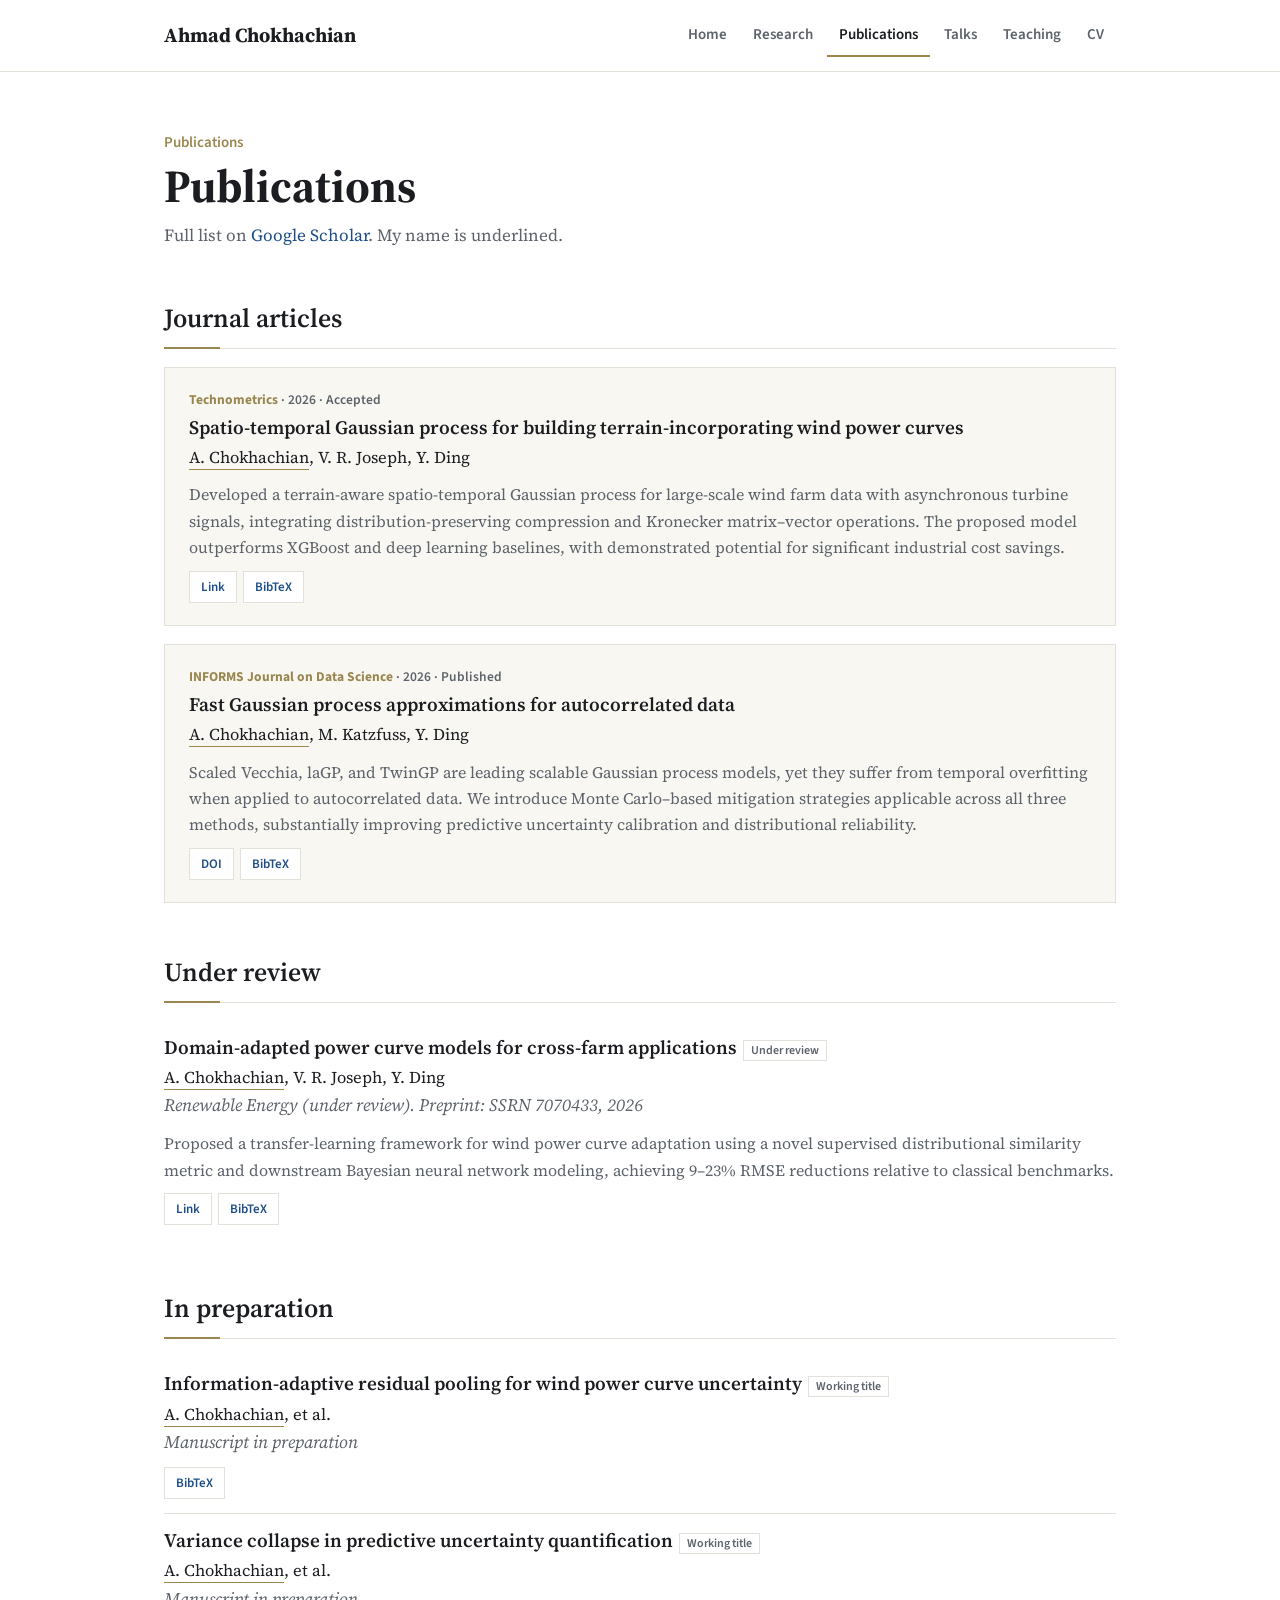
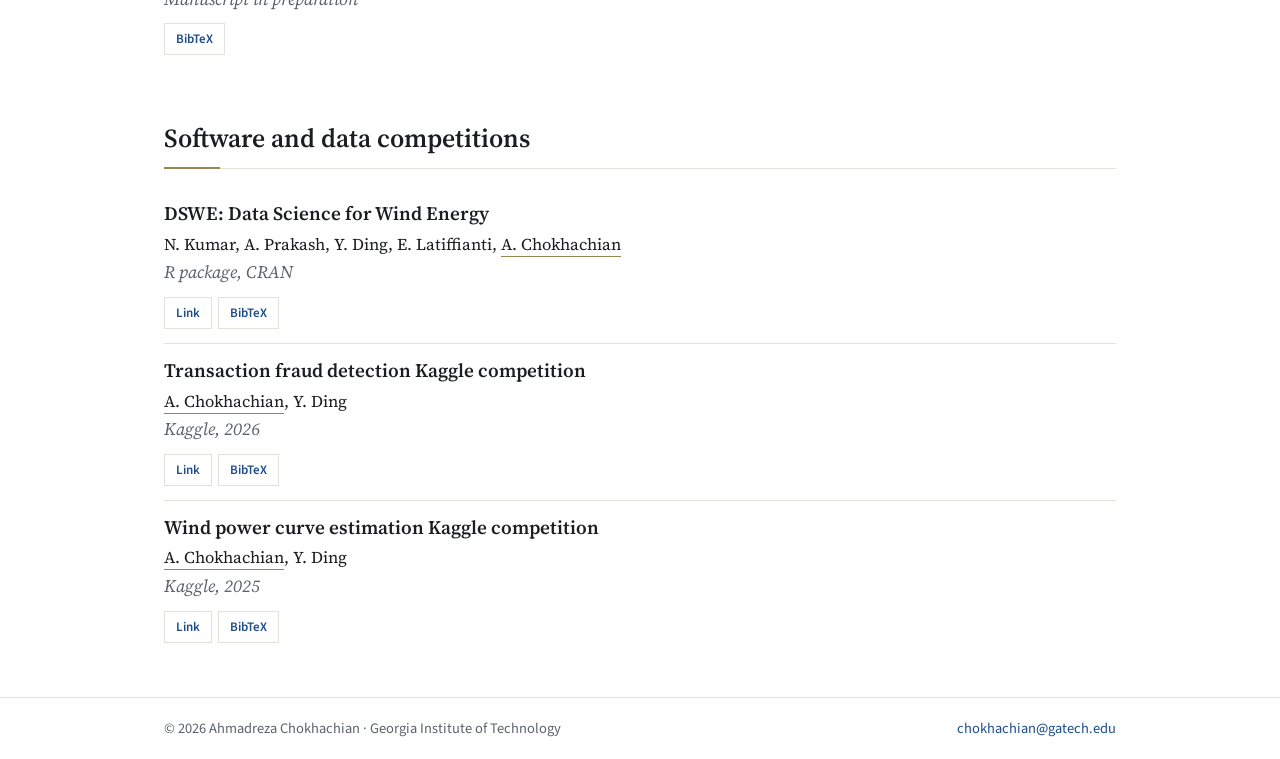
==== publications.html @ 4d4623e8 "Add files via upload" ====
<!DOCTYPE html>
<html lang="en">
<head>
<meta charset="utf-8">
<meta name="viewport" content="width=device-width, initial-scale=1">
<title>Publications · Ahmad Chokhachian</title>
<meta name="description" content="Ahmadreza (Ahmad) Chokhachian, PhD candidate in Machine Learning at Georgia Tech. Wind energy data science, Gaussian processes, uncertainty quantification.">
<link rel="preconnect" href="https://fonts.googleapis.com">
<link rel="preconnect" href="https://fonts.gstatic.com" crossorigin>
<link href="https://fonts.googleapis.com/css2?family=Source+Serif+4:ital,opsz,wght@0,8..60,400;0,8..60,600;0,8..60,700;1,8..60,400&family=Source+Sans+3:wght@400;600;700&display=swap" rel="stylesheet">
<link rel="stylesheet" href="style.css">
</head>
<body>
<a class="skip" href="#main">Skip to content</a>
<header><div class="mast"><a class="name" href="index.html">Ahmad Chokhachian</a><nav aria-label="Main"><ul><li><a href="index.html">Home</a></li><li><a href="research.html">Research</a></li><li><a href="publications.html" aria-current=page>Publications</a></li><li><a href="talks.html">Talks</a></li><li><a href="teaching.html">Teaching</a></li><li><a href="cv.pdf">CV</a></li></ul></nav></div></header>
<main id="main">
<div class="kicker">Publications</div><h1>Publications</h1><p class="sub">Full list on <a href="https://scholar.google.com/citations?user=hi71vY8AAAAJ">Google Scholar</a>. My name is underlined.</p><h2>Journal articles</h2><div class="journals"><article class="jcard"><div class="jvenue">Technometrics <span>· 2026 · Accepted</span></div><h3>Spatio-temporal Gaussian process for building terrain-incorporating wind power curves</h3><div class="auth"><u>A. Chokhachian</u>, V. R. Joseph, Y. Ding</div><p class="abs">Developed a terrain-aware spatio-temporal Gaussian process for large-scale wind farm data with asynchronous turbine signals, integrating distribution-preserving compression and Kronecker matrix–vector operations. The proposed model outperforms XGBoost and deep learning baselines, with demonstrated potential for significant industrial cost savings.</p><div class="acts"><a href="https://scholar.google.com/citations?user=hi71vY8AAAAJ">Link</a><button type="button" data-b="0" aria-expanded="false">BibTeX</button></div><pre id="bib0" hidden>@article{chokhachian2026stgp,
  title   = {Spatio-temporal Gaussian process for building terrain-incorporating wind power curves},
  author  = {A. Chokhachian and V. R. Joseph and Y. Ding},
  journal = {Technometrics},
  year    = {2026}
}</pre></article><article class="jcard"><div class="jvenue">INFORMS Journal on Data Science <span>· 2026 · Published</span></div><h3>Fast Gaussian process approximations for autocorrelated data</h3><div class="auth"><u>A. Chokhachian</u>, M. Katzfuss, Y. Ding</div><p class="abs">Scaled Vecchia, laGP, and TwinGP are leading scalable Gaussian process models, yet they suffer from temporal overfitting when applied to autocorrelated data. We introduce Monte Carlo–based mitigation strategies applicable across all three methods, substantially improving predictive uncertainty calibration and distributional reliability.</p><div class="acts"><a href="https://doi.org/10.1287/ijds.2025.0087">DOI</a><button type="button" data-b="1" aria-expanded="false">BibTeX</button></div><pre id="bib1" hidden>@article{chokhachian2026fast,
  title   = {Fast Gaussian process approximations for autocorrelated data},
  author  = {A. Chokhachian and M. Katzfuss and Y. Ding},
  journal = {INFORMS Journal on Data Science},
  year    = {2026}
}</pre></article></div><h2>Under review</h2><ol class="pubs"><li class="pub"><h3>Domain-adapted power curve models for cross-farm applications<span class="badge">Under review</span></h3><div class="auth"><u>A. Chokhachian</u>, V. R. Joseph, Y. Ding</div><div class="v">Renewable Energy (under review). Preprint: SSRN 7070433, 2026</div><p class="abs">Proposed a transfer-learning framework for wind power curve adaptation using a novel supervised distributional similarity metric and downstream Bayesian neural network modeling, achieving 9–23% RMSE reductions relative to classical benchmarks.</p><div class="acts"><a href="https://ssrn.com/abstract=7070433">Link</a><button type="button" data-b="2" aria-expanded="false">BibTeX</button></div><pre id="bib2" hidden>@article{chokhachian2026domain,
  title   = {Domain-adapted power curve models for cross-farm applications},
  author  = {A. Chokhachian and V. R. Joseph and Y. Ding},
  journal = {Renewable Energy (under review). Preprint: SSRN 7070433},
  year    = {2026}
}</pre></li></ol><h2>In preparation</h2><ol class="pubs"><li class="pub"><h3>Information-adaptive residual pooling for wind power curve uncertainty<span class="badge">Working title</span></h3><div class="auth"><u>A. Chokhachian</u>, et al.</div><div class="v">Manuscript in preparation</div><div class="acts"><button type="button" data-b="3" aria-expanded="false">BibTeX</button></div><pre id="bib3" hidden>@article{chokhachian_pooling,
  title   = {Information-adaptive residual pooling for wind power curve uncertainty},
  author  = {A. Chokhachian},
  journal = {Manuscript in preparation}
}</pre></li><li class="pub"><h3>Variance collapse in predictive uncertainty quantification<span class="badge">Working title</span></h3><div class="auth"><u>A. Chokhachian</u>, et al.</div><div class="v">Manuscript in preparation</div><div class="acts"><button type="button" data-b="4" aria-expanded="false">BibTeX</button></div><pre id="bib4" hidden>@article{chokhachian_collapse,
  title   = {Variance collapse in predictive uncertainty quantification},
  author  = {A. Chokhachian},
  journal = {Manuscript in preparation}
}</pre></li></ol><h2>Software and data competitions</h2><ol class="pubs"><li class="pub"><h3>DSWE: Data Science for Wind Energy</h3><div class="auth">N. Kumar, A. Prakash, Y. Ding, E. Latiffianti, <u>A. Chokhachian</u></div><div class="v">R package, CRAN</div><div class="acts"><a href="https://cran.r-project.org/package=DSWE">Link</a><button type="button" data-b="5" aria-expanded="false">BibTeX</button></div><pre id="bib5" hidden>@article{dswe,
  title   = {DSWE: Data Science for Wind Energy},
  author  = {N. Kumar and A. Prakash and Y. Ding and E. Latiffianti and A. Chokhachian},
  journal = {R package, CRAN}
}</pre></li><li class="pub"><h3>Transaction fraud detection Kaggle competition</h3><div class="auth"><u>A. Chokhachian</u>, Y. Ding</div><div class="v">Kaggle, 2026</div><div class="acts"><a href="https://www.kaggle.com/competitions/transaction-fraud-detection">Link</a><button type="button" data-b="6" aria-expanded="false">BibTeX</button></div><pre id="bib6" hidden>@article{chokhachian2026fraud,
  title   = {Transaction fraud detection Kaggle competition},
  author  = {A. Chokhachian and Y. Ding},
  journal = {Kaggle},
  year    = {2026}
}</pre></li><li class="pub"><h3>Wind power curve estimation Kaggle competition</h3><div class="auth"><u>A. Chokhachian</u>, Y. Ding</div><div class="v">Kaggle, 2025</div><div class="acts"><a href="https://www.kaggle.com/competitions/isye-7406">Link</a><button type="button" data-b="7" aria-expanded="false">BibTeX</button></div><pre id="bib7" hidden>@article{chokhachian2025wind,
  title   = {Wind power curve estimation Kaggle competition},
  author  = {A. Chokhachian and Y. Ding},
  journal = {Kaggle},
  year    = {2025}
}</pre></li></ol>
</main>
<footer><div><span>© 2026 Ahmadreza Chokhachian · Georgia Institute of Technology</span><span><a href="mailto:chokhachian@gatech.edu">chokhachian@gatech.edu</a></span></div></footer>
<script>{document.addEventListener('click',e=>{const b=e.target.closest('button[data-b]');if(!b)return;const p=document.getElementById('bib'+b.dataset.b);p.hidden=!p.hidden;b.setAttribute('aria-expanded',String(!p.hidden))})}</script>
</body>
</html>
---- style.css ----
/* VOICE: scholarly, quiet, precise, like a well-set journal
   IDEA: a journal issue: masthead nav, article-style pages, a captioned figure
   PICTURE: home portrait plus Figure 1, a wind power curve with observations and fitted curve
   COLOUR and TYPE: white paper, near-black ink, deep blue links, Georgia Tech gold hairlines; Source Serif 4 + Source Sans 3
   LAYOUT: masthead with page links; one reading column per page; home has portrait beside intro */
:root{color-scheme:light dark;
--bg:light-dark(#ffffff,#121417);--paper:light-dark(#f8f7f2,#191c20);--ink:light-dark(#1b1d21,#e4e6ea);
--mute:light-dark(#5d636b,#9aa1aa);--link:light-dark(#1d4e89,#8db8ea);--rule:light-dark(#e3e1da,#2a2e34);
--gold:light-dark(#9a8750,#c8b67c);--hi:light-dark(#f3efe2,#24221b)}
:root[data-theme=light]{color-scheme:light}:root[data-theme=dark]{color-scheme:dark}
*{box-sizing:border-box;min-width:0}
body{margin:0;background:var(--bg);color:var(--ink);font:17.5px/1.65 "Source Serif 4",Georgia,serif;overflow-x:clip}
a{color:var(--link);text-decoration:none}a:hover{text-decoration:underline;text-underline-offset:3px}
a:focus-visible,button:focus-visible{outline:2px solid var(--gold);outline-offset:2px}
.skip{position:absolute;left:-999px}.skip:focus{left:12px;top:12px;background:var(--bg);padding:8px;z-index:9}
header{border-bottom:1px solid var(--rule);background:var(--bg);position:sticky;top:0;z-index:5}
.mast{max-width:1080px;margin:0 auto;padding:14px max(5vw,18px);display:flex;align-items:center;justify-content:space-between;gap:10px 24px;flex-wrap:wrap}
.name{font-weight:700;font-size:20px;color:var(--ink)}.name:hover{text-decoration:none}
nav ul{list-style:none;margin:0;padding:0;display:flex;flex-wrap:wrap;gap:2px}
nav a{display:block;padding:10px 12px;font:600 15px "Source Sans 3",sans-serif;color:var(--mute);border-bottom:2px solid transparent}
nav a:hover{color:var(--ink);text-decoration:none}
nav a[aria-current=page]{color:var(--ink);border-bottom-color:var(--gold)}
main{max-width:1080px;margin:0 auto;padding:clamp(32px,5vw,60px) max(5vw,18px) 40px}
h1{font-size:clamp(34px,4.4vw,46px);line-height:1.08;margin:0 0 10px;font-weight:700;text-wrap:balance}
h2{font-size:26px;font-weight:600;margin:48px 0 18px;padding-bottom:8px;border-bottom:1px solid var(--rule);position:relative}
h2::after{content:"";position:absolute;left:0;bottom:-1px;width:56px;height:2px;background:var(--gold)}
h3{font-size:19px;font-weight:600;margin:0 0 4px;line-height:1.35}
p{margin:0 0 14px}
.kicker{font:600 15px "Source Sans 3",sans-serif;color:var(--gold);margin-bottom:8px}
.lede{font-size:19.5px;line-height:1.6}
.sub{color:var(--mute);font-size:17px;margin:0 0 20px}
.sans{font-family:"Source Sans 3",sans-serif}
/* home */
.hero{display:grid;grid-template-columns:minmax(0,1fr) 300px;gap:clamp(28px,5vw,64px);align-items:start}
.portrait{margin:0}
.portrait img{width:100%;aspect-ratio:4/5;object-fit:cover;object-position:50% 15%;display:block;border:1px solid var(--rule)}
.links{display:flex;flex-wrap:wrap;gap:8px;margin-top:14px}
.links a{font:600 14.5px "Source Sans 3",sans-serif;border:1px solid var(--rule);padding:8px 14px;color:var(--ink);min-height:40px;display:inline-flex;align-items:center}
.links a:hover{border-color:var(--link);color:var(--link);text-decoration:none}
.btn{display:inline-flex;align-items:center;min-height:44px;font:600 15.5px "Source Sans 3",sans-serif;background:var(--link);color:var(--bg);padding:10px 18px;margin:6px 10px 0 0}
.btn:hover{text-decoration:none;opacity:.9}
.interests{display:flex;flex-wrap:wrap;gap:8px;margin:18px 0 0;font:15px "Source Sans 3",sans-serif}
.interests span{background:var(--hi);padding:4px 12px}
figure.fig1{margin:0;background:var(--paper);border:1px solid var(--rule);padding:18px 18px 12px}
.fig{position:relative;min-height:300px}.fig>svg{position:absolute;inset:0;width:100%;height:100%}
figcaption{font-size:15px;color:var(--mute);margin-top:10px;line-height:1.5}figcaption b{color:var(--ink)}
.two{display:grid;grid-template-columns:minmax(0,1.1fr) minmax(0,1fr);gap:clamp(24px,4vw,48px);align-items:start}
/* lists */
.dated{list-style:none;margin:0;padding:0}
.dated li{display:grid;grid-template-columns:100px minmax(0,1fr);gap:16px;padding:9px 0;border-top:1px solid var(--rule)}
.dated li:first-child{border-top:0}
.dated time{font:600 14.5px/1.9 "Source Sans 3",sans-serif;color:var(--mute);white-space:nowrap}
.more{font:600 15px "Source Sans 3",sans-serif;display:inline-block;margin-top:12px}
/* journal highlight */
.journals{display:grid;gap:18px}
.jcard{background:var(--paper);border:1px solid var(--rule);padding:22px 24px}
.jvenue{font:700 13.5px "Source Sans 3",sans-serif;color:var(--gold);margin-bottom:6px}
.jvenue span{color:var(--mute);font-weight:600}
.auth{color:var(--ink);font-size:16.5px}.auth u{text-decoration:none;border-bottom:1.5px solid var(--gold)}
.abs{color:var(--mute);font-size:16px;margin:10px 0 0}
.acts{display:flex;gap:6px;flex-wrap:wrap;margin-top:10px}
.acts a,.acts button{font:600 13px "Source Sans 3",sans-serif;border:1px solid var(--rule);background:var(--bg);color:var(--link);padding:4px 11px;cursor:pointer;min-height:32px;display:inline-flex;align-items:center}
.acts a:hover,.acts button:hover{border-color:var(--link);text-decoration:none}
pre{overflow-x:auto;background:var(--bg);border:1px solid var(--rule);padding:12px;font-size:13px;margin:10px 0 0;line-height:1.5}
pre[hidden]{display:none}
.pubs{list-style:none;margin:0;padding:0}
.pub{padding:14px 0;border-top:1px solid var(--rule)}.pub:first-child{border-top:0}
.pub .v{color:var(--mute);font-style:italic}
.badge{font:600 12px "Source Sans 3",sans-serif;color:var(--mute);border:1px solid var(--rule);padding:1px 7px;margin-left:6px;white-space:nowrap;font-style:normal}
/* research */
.proj{padding:20px 0;border-top:1px solid var(--rule);display:grid;grid-template-columns:minmax(0,1fr) auto;gap:4px 16px}
.proj:first-of-type{border-top:0}
.proj p{grid-column:1/-1;margin:4px 0 0;color:var(--mute)}
.status{font:600 13px "Source Sans 3",sans-serif;color:var(--mute);white-space:nowrap}.status.on{color:var(--gold)}
.chips{display:flex;flex-wrap:wrap;gap:6px;margin-top:8px;grid-column:1/-1}
.chips a{font:600 13px "Source Sans 3",sans-serif}
footer{border-top:1px solid var(--rule);color:var(--mute);font:14.5px "Source Sans 3",sans-serif}
footer div{max-width:1080px;margin:0 auto;padding:20px max(5vw,18px);display:flex;justify-content:space-between;gap:12px;flex-wrap:wrap}
@media(max-width:820px){.hero,.two{grid-template-columns:minmax(0,1fr)}.portrait{max-width:260px;order:-1}}
@media(max-width:560px){nav a{padding:8px 9px;font-size:14px}.dated li{grid-template-columns:minmax(0,1fr);gap:0}.fig{min-height:240px}.jcard{padding:18px}}
@media(prefers-reduced-motion:reduce){*{scroll-behavior:auto}}
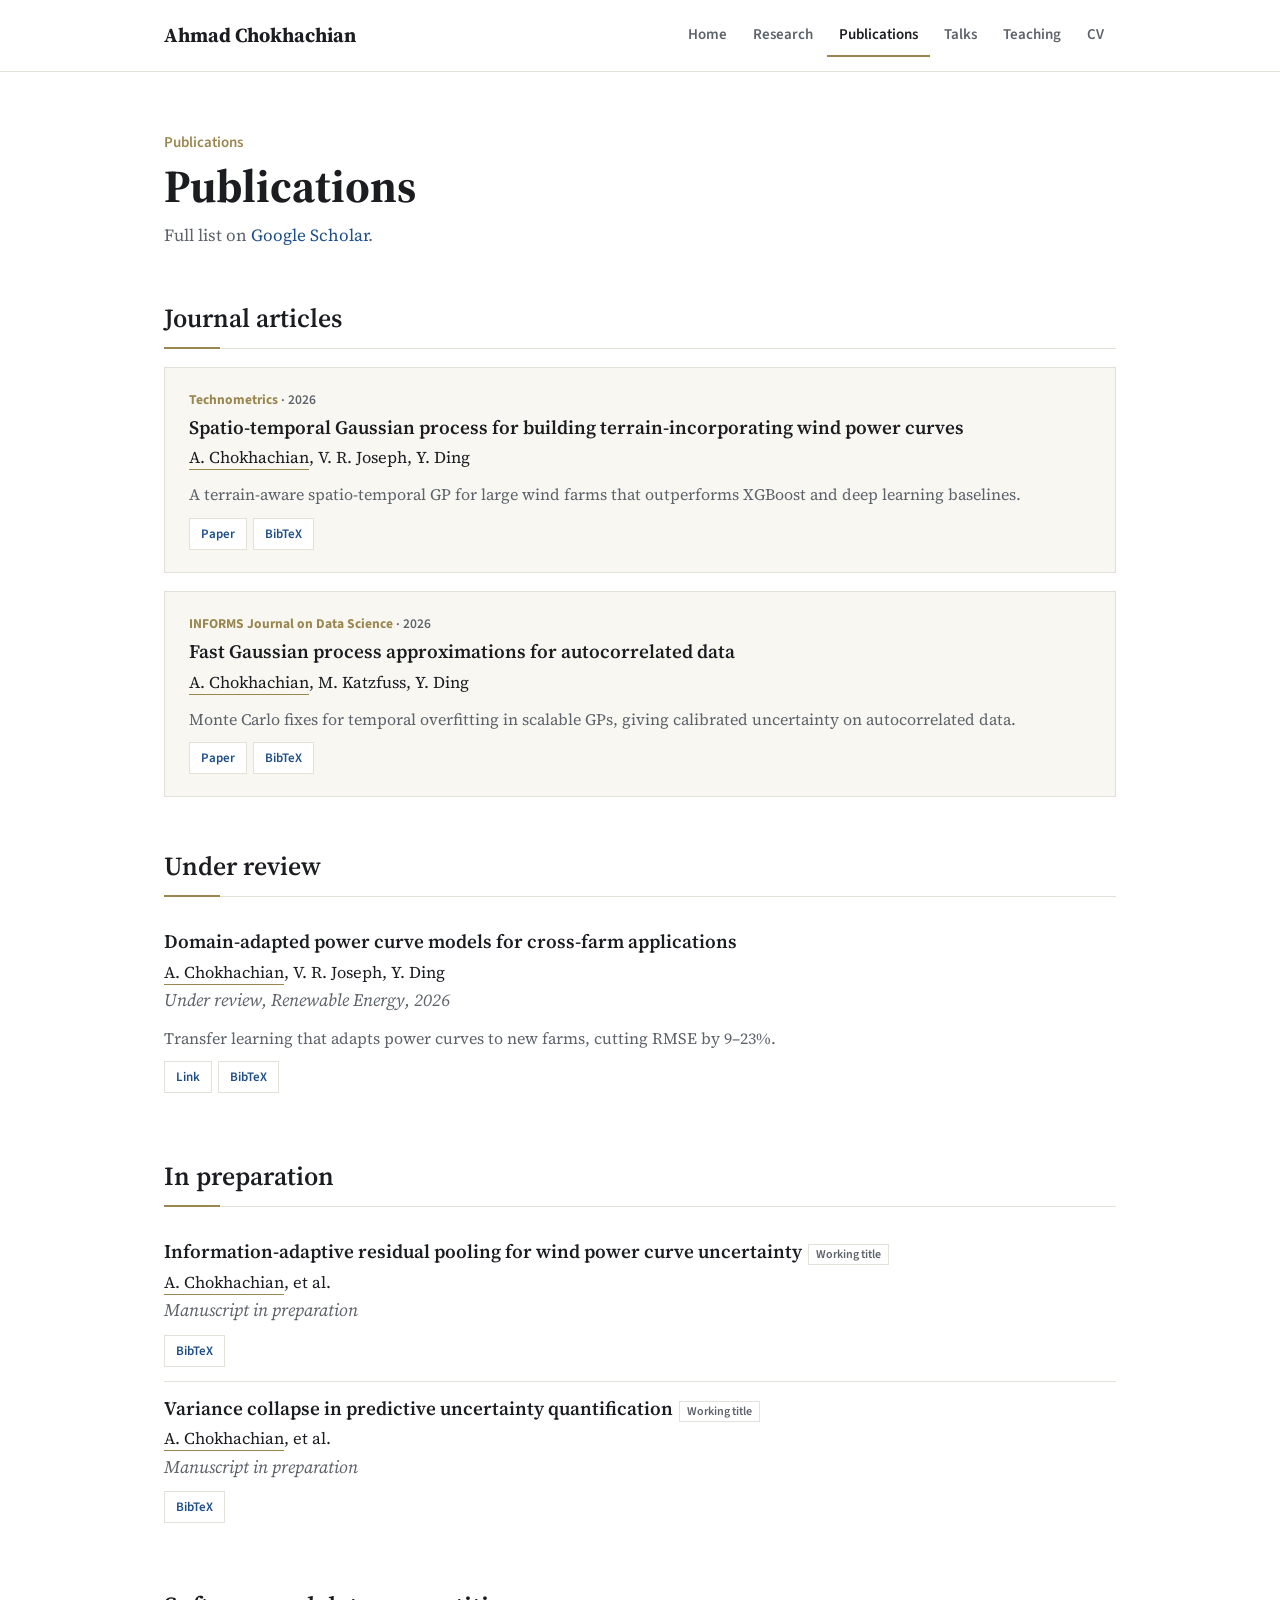
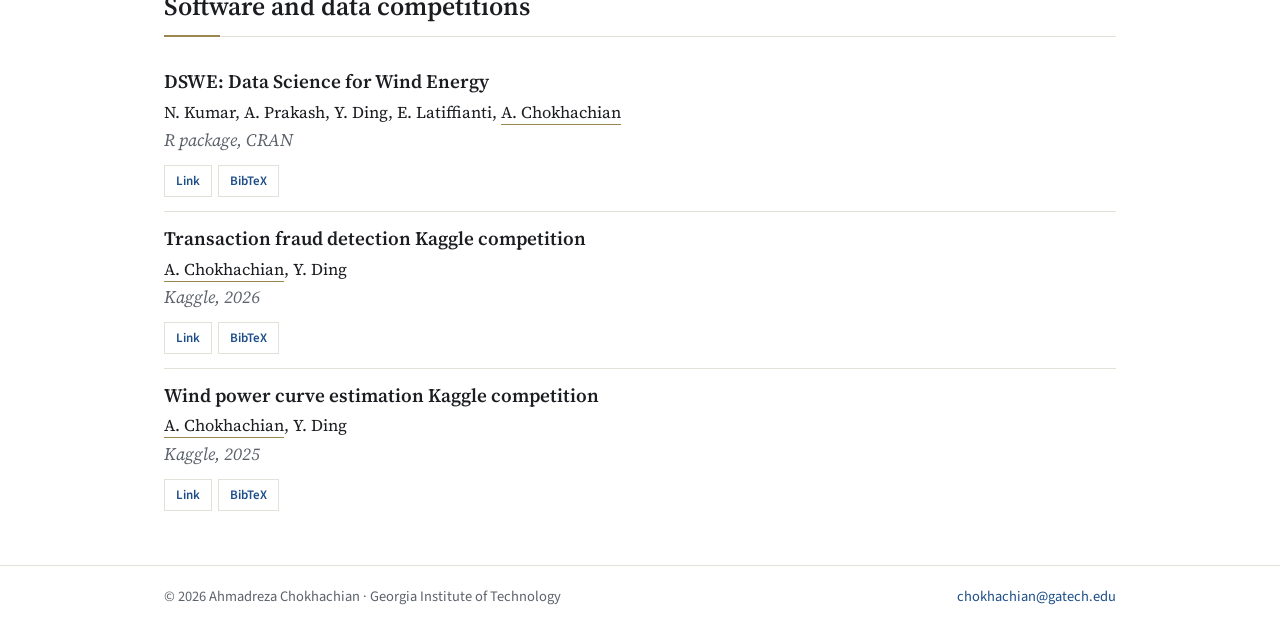
==== commit 90e39a35: "Add files via upload" ====
--- a/publications.html
+++ b/publications.html
@@ -14,20 +14,20 @@
 <a class="skip" href="#main">Skip to content</a>
 <header><div class="mast"><a class="name" href="index.html">Ahmad Chokhachian</a><nav aria-label="Main"><ul><li><a href="index.html">Home</a></li><li><a href="research.html">Research</a></li><li><a href="publications.html" aria-current=page>Publications</a></li><li><a href="talks.html">Talks</a></li><li><a href="teaching.html">Teaching</a></li><li><a href="cv.pdf">CV</a></li></ul></nav></div></header>
 <main id="main">
-<div class="kicker">Publications</div><h1>Publications</h1><p class="sub">Full list on <a href="https://scholar.google.com/citations?user=hi71vY8AAAAJ">Google Scholar</a>. My name is underlined.</p><h2>Journal articles</h2><div class="journals"><article class="jcard"><div class="jvenue">Technometrics <span>· 2026 · Accepted</span></div><h3>Spatio-temporal Gaussian process for building terrain-incorporating wind power curves</h3><div class="auth"><u>A. Chokhachian</u>, V. R. Joseph, Y. Ding</div><p class="abs">Developed a terrain-aware spatio-temporal Gaussian process for large-scale wind farm data with asynchronous turbine signals, integrating distribution-preserving compression and Kronecker matrix–vector operations. The proposed model outperforms XGBoost and deep learning baselines, with demonstrated potential for significant industrial cost savings.</p><div class="acts"><a href="https://scholar.google.com/citations?user=hi71vY8AAAAJ">Link</a><button type="button" data-b="0" aria-expanded="false">BibTeX</button></div><pre id="bib0" hidden>@article{chokhachian2026stgp,
+<div class="kicker">Publications</div><h1>Publications</h1><p class="sub">Full list on <a href="https://scholar.google.com/citations?user=hi71vY8AAAAJ">Google Scholar</a>.</p><h2>Journal articles</h2><div class="journals"><article class="jcard"><div class="jvenue">Technometrics <span>· 2026</span></div><h3>Spatio-temporal Gaussian process for building terrain-incorporating wind power curves</h3><div class="auth"><u>A. Chokhachian</u>, V. R. Joseph, Y. Ding</div><p class="abs">A terrain-aware spatio-temporal GP for large wind farms that outperforms XGBoost and deep learning baselines.</p><div class="acts"><a href="https://doi.org/10.1080/00401706.2026.2705589">Paper</a><button type="button" data-b="0" aria-expanded="false">BibTeX</button></div><pre id="bib0" hidden>@article{chokhachian2026stgp,
   title   = {Spatio-temporal Gaussian process for building terrain-incorporating wind power curves},
   author  = {A. Chokhachian and V. R. Joseph and Y. Ding},
   journal = {Technometrics},
   year    = {2026}
-}</pre></article><article class="jcard"><div class="jvenue">INFORMS Journal on Data Science <span>· 2026 · Published</span></div><h3>Fast Gaussian process approximations for autocorrelated data</h3><div class="auth"><u>A. Chokhachian</u>, M. Katzfuss, Y. Ding</div><p class="abs">Scaled Vecchia, laGP, and TwinGP are leading scalable Gaussian process models, yet they suffer from temporal overfitting when applied to autocorrelated data. We introduce Monte Carlo–based mitigation strategies applicable across all three methods, substantially improving predictive uncertainty calibration and distributional reliability.</p><div class="acts"><a href="https://doi.org/10.1287/ijds.2025.0087">DOI</a><button type="button" data-b="1" aria-expanded="false">BibTeX</button></div><pre id="bib1" hidden>@article{chokhachian2026fast,
+}</pre></article><article class="jcard"><div class="jvenue">INFORMS Journal on Data Science <span>· 2026</span></div><h3>Fast Gaussian process approximations for autocorrelated data</h3><div class="auth"><u>A. Chokhachian</u>, M. Katzfuss, Y. Ding</div><p class="abs">Monte Carlo fixes for temporal overfitting in scalable GPs, giving calibrated uncertainty on autocorrelated data.</p><div class="acts"><a href="https://pubsonline.informs.org/doi/full/10.1287/ijds.2025.0087">Paper</a><button type="button" data-b="1" aria-expanded="false">BibTeX</button></div><pre id="bib1" hidden>@article{chokhachian2026fast,
   title   = {Fast Gaussian process approximations for autocorrelated data},
   author  = {A. Chokhachian and M. Katzfuss and Y. Ding},
   journal = {INFORMS Journal on Data Science},
   year    = {2026}
-}</pre></article></div><h2>Under review</h2><ol class="pubs"><li class="pub"><h3>Domain-adapted power curve models for cross-farm applications<span class="badge">Under review</span></h3><div class="auth"><u>A. Chokhachian</u>, V. R. Joseph, Y. Ding</div><div class="v">Renewable Energy (under review). Preprint: SSRN 7070433, 2026</div><p class="abs">Proposed a transfer-learning framework for wind power curve adaptation using a novel supervised distributional similarity metric and downstream Bayesian neural network modeling, achieving 9–23% RMSE reductions relative to classical benchmarks.</p><div class="acts"><a href="https://ssrn.com/abstract=7070433">Link</a><button type="button" data-b="2" aria-expanded="false">BibTeX</button></div><pre id="bib2" hidden>@article{chokhachian2026domain,
+}</pre></article></div><h2>Under review</h2><ol class="pubs"><li class="pub"><h3>Domain-adapted power curve models for cross-farm applications</h3><div class="auth"><u>A. Chokhachian</u>, V. R. Joseph, Y. Ding</div><div class="v">Under review, Renewable Energy, 2026</div><p class="abs">Transfer learning that adapts power curves to new farms, cutting RMSE by 9–23%.</p><div class="acts"><a href="https://ssrn.com/abstract=7070433">Link</a><button type="button" data-b="2" aria-expanded="false">BibTeX</button></div><pre id="bib2" hidden>@article{chokhachian2026domain,
   title   = {Domain-adapted power curve models for cross-farm applications},
   author  = {A. Chokhachian and V. R. Joseph and Y. Ding},
-  journal = {Renewable Energy (under review). Preprint: SSRN 7070433},
+  journal = {Under review, Renewable Energy},
   year    = {2026}
 }</pre></li></ol><h2>In preparation</h2><ol class="pubs"><li class="pub"><h3>Information-adaptive residual pooling for wind power curve uncertainty<span class="badge">Working title</span></h3><div class="auth"><u>A. Chokhachian</u>, et al.</div><div class="v">Manuscript in preparation</div><div class="acts"><button type="button" data-b="3" aria-expanded="false">BibTeX</button></div><pre id="bib3" hidden>@article{chokhachian_pooling,
   title   = {Information-adaptive residual pooling for wind power curve uncertainty},
--- a/style.css
+++ b/style.css
@@ -68,8 +68,8 @@
 .pub .v{color:var(--mute);font-style:italic}
 .badge{font:600 12px "Source Sans 3",sans-serif;color:var(--mute);border:1px solid var(--rule);padding:1px 7px;margin-left:6px;white-space:nowrap;font-style:normal}
 /* research */
-.proj{padding:20px 0;border-top:1px solid var(--rule);display:grid;grid-template-columns:minmax(0,1fr) auto;gap:4px 16px}
-.proj:first-of-type{border-top:0}
+.pgrid{display:grid;grid-template-columns:repeat(auto-fit,minmax(min(100%,300px),1fr));gap:16px}
+.proj{padding:20px 22px;background:var(--paper);border:1px solid var(--rule);display:grid;grid-template-columns:minmax(0,1fr) auto;gap:4px 12px;align-content:start}
 .proj p{grid-column:1/-1;margin:4px 0 0;color:var(--mute)}
 .status{font:600 13px "Source Sans 3",sans-serif;color:var(--mute);white-space:nowrap}.status.on{color:var(--gold)}
 .chips{display:flex;flex-wrap:wrap;gap:6px;margin-top:8px;grid-column:1/-1}
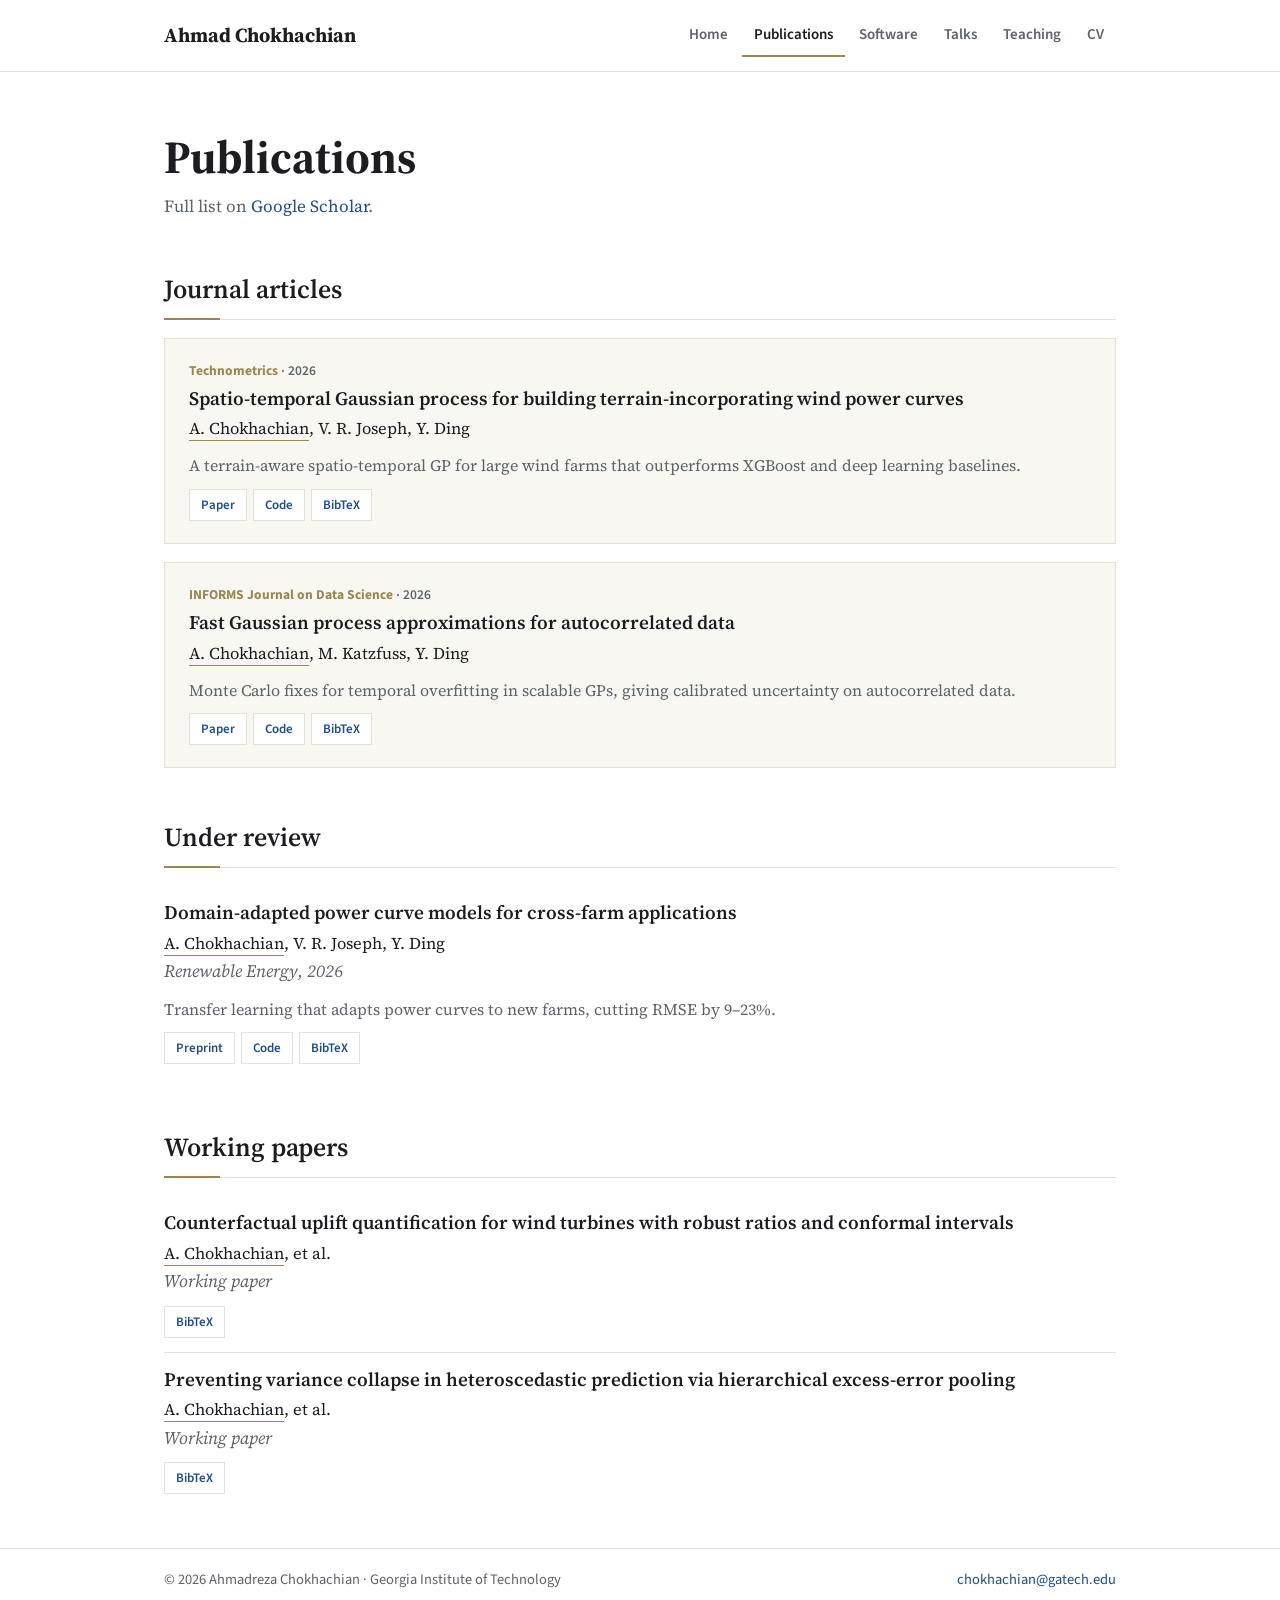
==== commit 51cb8e25: "Add files via upload" ====
--- a/publications.html
+++ b/publications.html
@@ -12,45 +12,31 @@
 </head>
 <body>
 <a class="skip" href="#main">Skip to content</a>
-<header><div class="mast"><a class="name" href="index.html">Ahmad Chokhachian</a><nav aria-label="Main"><ul><li><a href="index.html">Home</a></li><li><a href="research.html">Research</a></li><li><a href="publications.html" aria-current=page>Publications</a></li><li><a href="talks.html">Talks</a></li><li><a href="teaching.html">Teaching</a></li><li><a href="cv.pdf">CV</a></li></ul></nav></div></header>
+<header><div class="mast"><a class="name" href="index.html">Ahmad Chokhachian</a><nav aria-label="Main"><ul><li><a href="index.html">Home</a></li><li><a href="publications.html" aria-current=page>Publications</a></li><li><a href="software.html">Software</a></li><li><a href="talks.html">Talks</a></li><li><a href="teaching.html">Teaching</a></li><li><a href="cv.pdf">CV</a></li></ul></nav></div></header>
 <main id="main">
-<div class="kicker">Publications</div><h1>Publications</h1><p class="sub">Full list on <a href="https://scholar.google.com/citations?user=hi71vY8AAAAJ">Google Scholar</a>.</p><h2>Journal articles</h2><div class="journals"><article class="jcard"><div class="jvenue">Technometrics <span>· 2026</span></div><h3>Spatio-temporal Gaussian process for building terrain-incorporating wind power curves</h3><div class="auth"><u>A. Chokhachian</u>, V. R. Joseph, Y. Ding</div><p class="abs">A terrain-aware spatio-temporal GP for large wind farms that outperforms XGBoost and deep learning baselines.</p><div class="acts"><a href="https://doi.org/10.1080/00401706.2026.2705589">Paper</a><button type="button" data-b="0" aria-expanded="false">BibTeX</button></div><pre id="bib0" hidden>@article{chokhachian2026stgp,
+<h1>Publications</h1><p class="sub">Full list on <a href="https://scholar.google.com/citations?user=hi71vY8AAAAJ">Google Scholar</a>.</p><h2>Journal articles</h2><div class="journals"><article class="jcard"><div class="jvenue">Technometrics <span>· 2026</span></div><h3>Spatio-temporal Gaussian process for building terrain-incorporating wind power curves</h3><div class="auth"><u>A. Chokhachian</u>, V. R. Joseph, Y. Ding</div><p class="abs">A terrain-aware spatio-temporal GP for large wind farms that outperforms XGBoost and deep learning baselines.</p><div class="acts"><a href="https://doi.org/10.1080/00401706.2026.2705589">Paper</a><a href="https://github.com/AhmadChokhachian/STGP-Terrain">Code</a><button type="button" data-b="0" aria-expanded="false">BibTeX</button></div><pre id="bib0" hidden>@article{chokhachian2026stgp,
   title   = {Spatio-temporal Gaussian process for building terrain-incorporating wind power curves},
   author  = {A. Chokhachian and V. R. Joseph and Y. Ding},
   journal = {Technometrics},
   year    = {2026}
-}</pre></article><article class="jcard"><div class="jvenue">INFORMS Journal on Data Science <span>· 2026</span></div><h3>Fast Gaussian process approximations for autocorrelated data</h3><div class="auth"><u>A. Chokhachian</u>, M. Katzfuss, Y. Ding</div><p class="abs">Monte Carlo fixes for temporal overfitting in scalable GPs, giving calibrated uncertainty on autocorrelated data.</p><div class="acts"><a href="https://pubsonline.informs.org/doi/full/10.1287/ijds.2025.0087">Paper</a><button type="button" data-b="1" aria-expanded="false">BibTeX</button></div><pre id="bib1" hidden>@article{chokhachian2026fast,
+}</pre></article><article class="jcard"><div class="jvenue">INFORMS Journal on Data Science <span>· 2026</span></div><h3>Fast Gaussian process approximations for autocorrelated data</h3><div class="auth"><u>A. Chokhachian</u>, M. Katzfuss, Y. Ding</div><p class="abs">Monte Carlo fixes for temporal overfitting in scalable GPs, giving calibrated uncertainty on autocorrelated data.</p><div class="acts"><a href="https://pubsonline.informs.org/doi/full/10.1287/ijds.2025.0087">Paper</a><a href="https://github.com/AhmadChokhachian/FastGP">Code</a><button type="button" data-b="1" aria-expanded="false">BibTeX</button></div><pre id="bib1" hidden>@article{chokhachian2026fast,
   title   = {Fast Gaussian process approximations for autocorrelated data},
   author  = {A. Chokhachian and M. Katzfuss and Y. Ding},
   journal = {INFORMS Journal on Data Science},
   year    = {2026}
-}</pre></article></div><h2>Under review</h2><ol class="pubs"><li class="pub"><h3>Domain-adapted power curve models for cross-farm applications</h3><div class="auth"><u>A. Chokhachian</u>, V. R. Joseph, Y. Ding</div><div class="v">Under review, Renewable Energy, 2026</div><p class="abs">Transfer learning that adapts power curves to new farms, cutting RMSE by 9–23%.</p><div class="acts"><a href="https://ssrn.com/abstract=7070433">Link</a><button type="button" data-b="2" aria-expanded="false">BibTeX</button></div><pre id="bib2" hidden>@article{chokhachian2026domain,
+}</pre></article></div><h2>Under review</h2><ol class="pubs"><li class="pub"><h3>Domain-adapted power curve models for cross-farm applications</h3><div class="auth"><u>A. Chokhachian</u>, V. R. Joseph, Y. Ding</div><div class="v">Renewable Energy, 2026</div><p class="abs">Transfer learning that adapts power curves to new farms, cutting RMSE by 9–23%.</p><div class="acts"><a href="https://ssrn.com/abstract=7070433">Preprint</a><a href="https://github.com/anonymous-stgp/Domain-Adapted-PC">Code</a><button type="button" data-b="2" aria-expanded="false">BibTeX</button></div><pre id="bib2" hidden>@article{chokhachian2026domain,
   title   = {Domain-adapted power curve models for cross-farm applications},
   author  = {A. Chokhachian and V. R. Joseph and Y. Ding},
-  journal = {Under review, Renewable Energy},
+  journal = {Renewable Energy},
   year    = {2026}
-}</pre></li></ol><h2>In preparation</h2><ol class="pubs"><li class="pub"><h3>Information-adaptive residual pooling for wind power curve uncertainty<span class="badge">Working title</span></h3><div class="auth"><u>A. Chokhachian</u>, et al.</div><div class="v">Manuscript in preparation</div><div class="acts"><button type="button" data-b="3" aria-expanded="false">BibTeX</button></div><pre id="bib3" hidden>@article{chokhachian_pooling,
-  title   = {Information-adaptive residual pooling for wind power curve uncertainty},
+}</pre></li></ol><h2>Working papers</h2><ol class="pubs"><li class="pub"><h3>Counterfactual uplift quantification for wind turbines with robust ratios and conformal intervals</h3><div class="auth"><u>A. Chokhachian</u>, et al.</div><div class="v">Working paper</div><div class="acts"><button type="button" data-b="3" aria-expanded="false">BibTeX</button></div><pre id="bib3" hidden>@article{chokhachian_uplift,
+  title   = {Counterfactual uplift quantification for wind turbines with robust ratios and conformal intervals},
   author  = {A. Chokhachian},
-  journal = {Manuscript in preparation}
-}</pre></li><li class="pub"><h3>Variance collapse in predictive uncertainty quantification<span class="badge">Working title</span></h3><div class="auth"><u>A. Chokhachian</u>, et al.</div><div class="v">Manuscript in preparation</div><div class="acts"><button type="button" data-b="4" aria-expanded="false">BibTeX</button></div><pre id="bib4" hidden>@article{chokhachian_collapse,
-  title   = {Variance collapse in predictive uncertainty quantification},
+  journal = {Working paper}
+}</pre></li><li class="pub"><h3>Preventing variance collapse in heteroscedastic prediction via hierarchical excess-error pooling</h3><div class="auth"><u>A. Chokhachian</u>, et al.</div><div class="v">Working paper</div><div class="acts"><button type="button" data-b="4" aria-expanded="false">BibTeX</button></div><pre id="bib4" hidden>@article{chokhachian_hep,
+  title   = {Preventing variance collapse in heteroscedastic prediction via hierarchical excess-error pooling},
   author  = {A. Chokhachian},
-  journal = {Manuscript in preparation}
-}</pre></li></ol><h2>Software and data competitions</h2><ol class="pubs"><li class="pub"><h3>DSWE: Data Science for Wind Energy</h3><div class="auth">N. Kumar, A. Prakash, Y. Ding, E. Latiffianti, <u>A. Chokhachian</u></div><div class="v">R package, CRAN</div><div class="acts"><a href="https://cran.r-project.org/package=DSWE">Link</a><button type="button" data-b="5" aria-expanded="false">BibTeX</button></div><pre id="bib5" hidden>@article{dswe,
-  title   = {DSWE: Data Science for Wind Energy},
-  author  = {N. Kumar and A. Prakash and Y. Ding and E. Latiffianti and A. Chokhachian},
-  journal = {R package, CRAN}
-}</pre></li><li class="pub"><h3>Transaction fraud detection Kaggle competition</h3><div class="auth"><u>A. Chokhachian</u>, Y. Ding</div><div class="v">Kaggle, 2026</div><div class="acts"><a href="https://www.kaggle.com/competitions/transaction-fraud-detection">Link</a><button type="button" data-b="6" aria-expanded="false">BibTeX</button></div><pre id="bib6" hidden>@article{chokhachian2026fraud,
-  title   = {Transaction fraud detection Kaggle competition},
-  author  = {A. Chokhachian and Y. Ding},
-  journal = {Kaggle},
-  year    = {2026}
-}</pre></li><li class="pub"><h3>Wind power curve estimation Kaggle competition</h3><div class="auth"><u>A. Chokhachian</u>, Y. Ding</div><div class="v">Kaggle, 2025</div><div class="acts"><a href="https://www.kaggle.com/competitions/isye-7406">Link</a><button type="button" data-b="7" aria-expanded="false">BibTeX</button></div><pre id="bib7" hidden>@article{chokhachian2025wind,
-  title   = {Wind power curve estimation Kaggle competition},
-  author  = {A. Chokhachian and Y. Ding},
-  journal = {Kaggle},
-  year    = {2025}
+  journal = {Working paper}
 }</pre></li></ol>
 </main>
 <footer><div><span>© 2026 Ahmadreza Chokhachian · Georgia Institute of Technology</span><span><a href="mailto:chokhachian@gatech.edu">chokhachian@gatech.edu</a></span></div></footer>
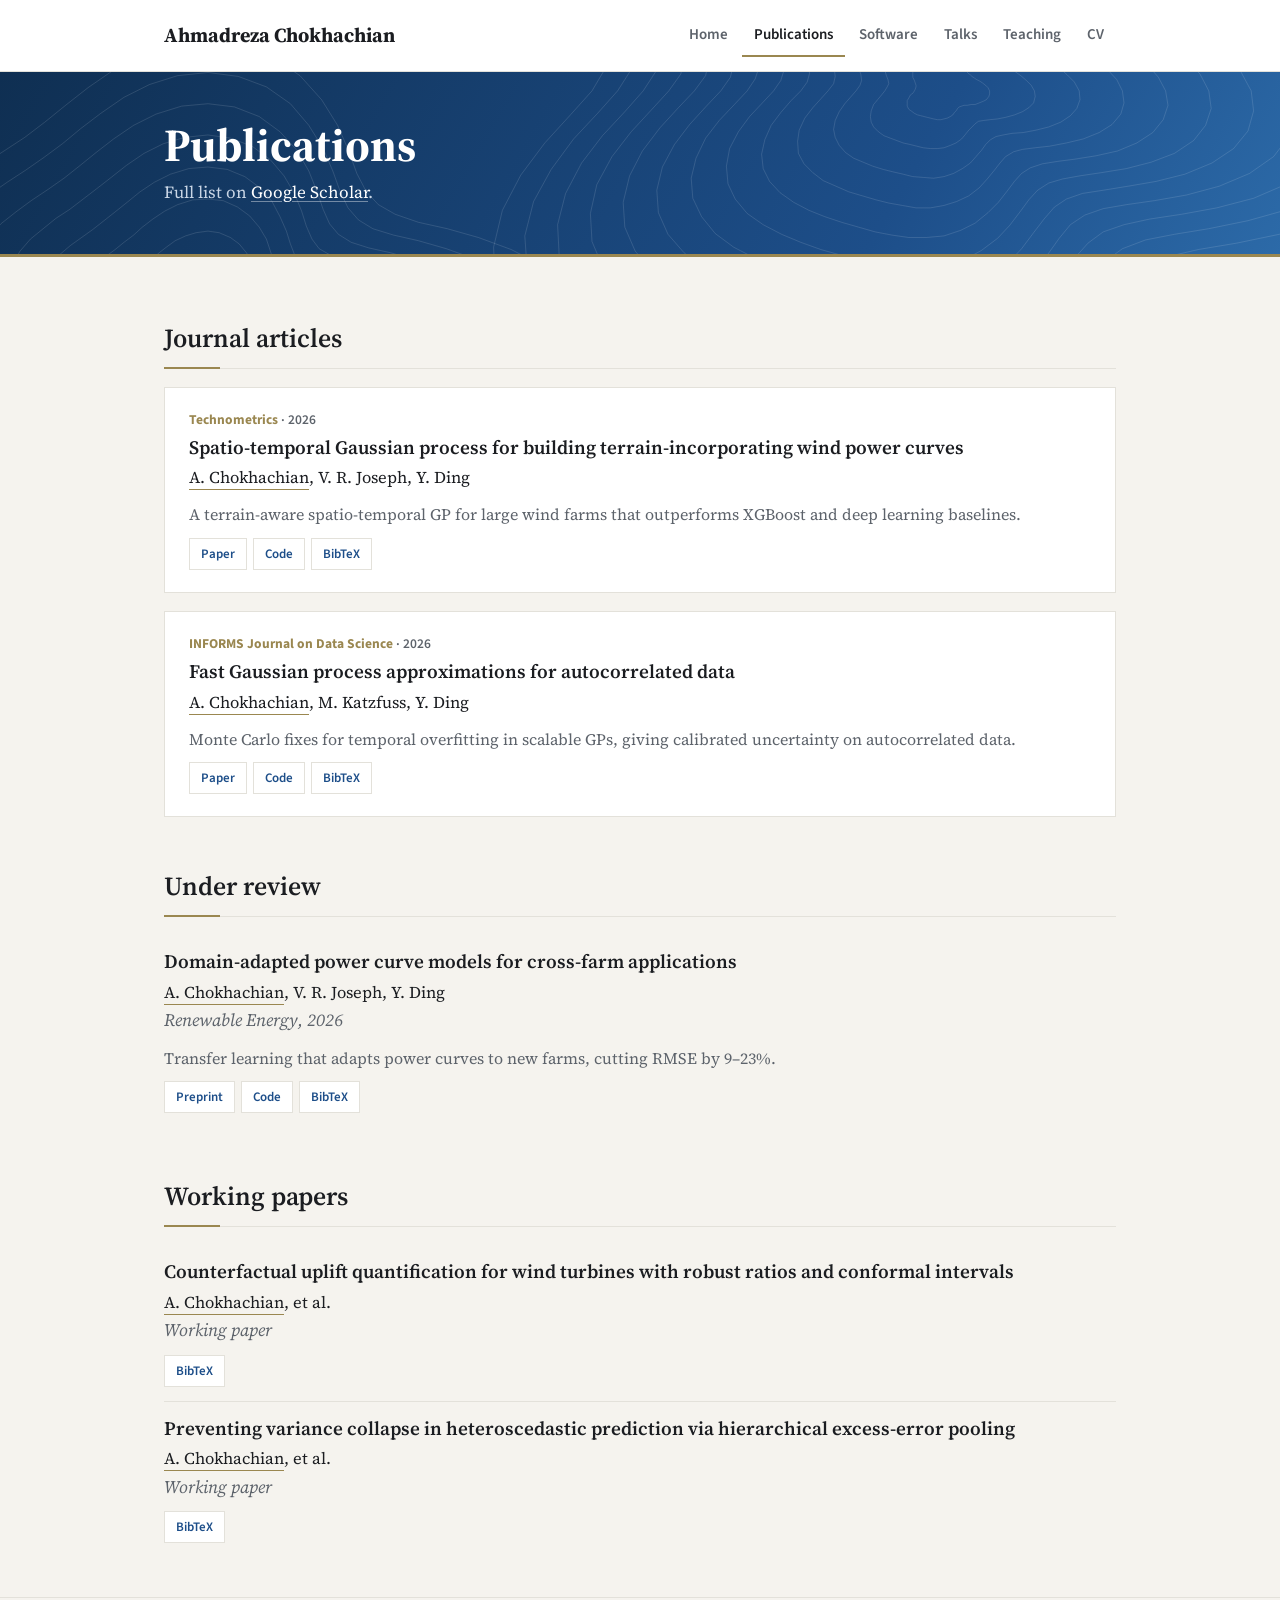
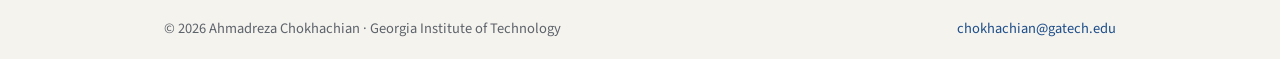
==== commit cf1fbb4a: "Add files via upload" ====
--- a/publications.html
+++ b/publications.html
@@ -3,8 +3,8 @@
 <head>
 <meta charset="utf-8">
 <meta name="viewport" content="width=device-width, initial-scale=1">
-<title>Publications · Ahmad Chokhachian</title>
-<meta name="description" content="Ahmadreza (Ahmad) Chokhachian, PhD candidate in Machine Learning at Georgia Tech. Wind energy data science, Gaussian processes, uncertainty quantification.">
+<title>Publications · Ahmadreza Chokhachian</title>
+<meta name="description" content="Ahmadreza Chokhachian, PhD student in Machine Learning at Georgia Tech. Wind energy data science, Gaussian processes, uncertainty quantification.">
 <link rel="preconnect" href="https://fonts.googleapis.com">
 <link rel="preconnect" href="https://fonts.gstatic.com" crossorigin>
 <link href="https://fonts.googleapis.com/css2?family=Source+Serif+4:ital,opsz,wght@0,8..60,400;0,8..60,600;0,8..60,700;1,8..60,400&family=Source+Sans+3:wght@400;600;700&display=swap" rel="stylesheet">
@@ -12,9 +12,10 @@
 </head>
 <body>
 <a class="skip" href="#main">Skip to content</a>
-<header><div class="mast"><a class="name" href="index.html">Ahmad Chokhachian</a><nav aria-label="Main"><ul><li><a href="index.html">Home</a></li><li><a href="publications.html" aria-current=page>Publications</a></li><li><a href="software.html">Software</a></li><li><a href="talks.html">Talks</a></li><li><a href="teaching.html">Teaching</a></li><li><a href="cv.pdf">CV</a></li></ul></nav></div></header>
+<header><div class="mast"><a class="name" href="index.html">Ahmadreza Chokhachian</a><nav aria-label="Main"><ul><li><a href="index.html">Home</a></li><li><a href="publications.html" aria-current=page>Publications</a></li><li><a href="software.html">Software</a></li><li><a href="talks.html">Talks</a></li><li><a href="teaching.html">Teaching</a></li><li><a href="cv.pdf">CV</a></li></ul></nav></div></header>
+<div class="band small"><div class="in"><h1>Publications</h1><p class="sub">Full list on <a href="https://scholar.google.com/citations?user=hi71vY8AAAAJ">Google Scholar</a>.</p></div></div>
 <main id="main">
-<h1>Publications</h1><p class="sub">Full list on <a href="https://scholar.google.com/citations?user=hi71vY8AAAAJ">Google Scholar</a>.</p><h2>Journal articles</h2><div class="journals"><article class="jcard"><div class="jvenue">Technometrics <span>· 2026</span></div><h3>Spatio-temporal Gaussian process for building terrain-incorporating wind power curves</h3><div class="auth"><u>A. Chokhachian</u>, V. R. Joseph, Y. Ding</div><p class="abs">A terrain-aware spatio-temporal GP for large wind farms that outperforms XGBoost and deep learning baselines.</p><div class="acts"><a href="https://doi.org/10.1080/00401706.2026.2705589">Paper</a><a href="https://github.com/AhmadChokhachian/STGP-Terrain">Code</a><button type="button" data-b="0" aria-expanded="false">BibTeX</button></div><pre id="bib0" hidden>@article{chokhachian2026stgp,
+<h2>Journal articles</h2><div class="journals"><article class="jcard"><div class="jvenue">Technometrics <span>· 2026</span></div><h3>Spatio-temporal Gaussian process for building terrain-incorporating wind power curves</h3><div class="auth"><u>A. Chokhachian</u>, V. R. Joseph, Y. Ding</div><p class="abs">A terrain-aware spatio-temporal GP for large wind farms that outperforms XGBoost and deep learning baselines.</p><div class="acts"><a href="https://doi.org/10.1080/00401706.2026.2705589">Paper</a><a href="https://github.com/AhmadChokhachian/STGP-Terrain">Code</a><button type="button" data-b="0" aria-expanded="false">BibTeX</button></div><pre id="bib0" hidden>@article{chokhachian2026stgp,
   title   = {Spatio-temporal Gaussian process for building terrain-incorporating wind power curves},
   author  = {A. Chokhachian and V. R. Joseph and Y. Ding},
   journal = {Technometrics},
--- a/style.css
+++ b/style.css
@@ -79,3 +79,25 @@
 @media(max-width:820px){.hero,.two{grid-template-columns:minmax(0,1fr)}.portrait{max-width:260px;order:-1}}
 @media(max-width:560px){nav a{padding:8px 9px;font-size:14px}.dated li{grid-template-columns:minmax(0,1fr);gap:0}.fig{min-height:240px}.jcard{padding:18px}}
 @media(prefers-reduced-motion:reduce){*{scroll-behavior:auto}}
+
+/* background bands */
+body{background:var(--page)}
+:root{--page:light-dark(#f5f3ee,#0f1114);--card:light-dark(#ffffff,#181b20);--band1:#0f2f52;--band2:#1d4e89}
+.band{position:relative;color:#f4f6f9;background:url("data:image/svg+xml,%3Csvg%20xmlns%3D%22http%3A//www.w3.org/2000/svg%22%20viewBox%3D%220%200%201600%20700%22%20preserveAspectRatio%3D%22xMidYMid%20slice%22%3E%3Cg%20fill%3D%22none%22%20stroke%3D%22%23ffffff%22%20stroke-width%3D%221.2%22%20stroke-opacity%3D%22.13%22%3E%3Cpath%20d%3D%22M1237%2C260%20L1237%2C264%20L1236%2C267%20L1233%2C271%20L1229%2C273%20L1224%2C275%20L1219%2C277%20L1214%2C277%20L1209%2C278%20L1205%2C278%20L1202%2C279%20L1199%2C280%20L1197%2C282%20L1195%2C285%20L1193%2C287%20L1191%2C290%20L1188%2C292%20L1184%2C294%20L1180%2C295%20L1176%2C296%20L1172%2C296%20L1167%2C295%20L1163%2C294%20L1159%2C293%20L1155%2C292%20L1151%2C291%20L1147%2C290%20L1143%2C288%20L1139%2C285%20L1136%2C283%20L1134%2C279%20L1134%2C276%20L1134%2C272%20L1136%2C269%20L1138%2C265%20L1141%2C263%20L1143%2C260%20L1144%2C258%20L1145%2C255%20L1145%2C253%20L1144%2C250%20L1143%2C247%20L1141%2C243%20L1141%2C240%20L1141%2C236%20L1143%2C232%20L1145%2C230%20L1149%2C227%20L1154%2C226%20L1159%2C226%20L1163%2C226%20L1168%2C227%20L1172%2C228%20L1176%2C228%20L1180%2C229%20L1184%2C229%20L1187%2C229%20L1191%2C229%20L1195%2C230%20L1198%2C231%20L1202%2C232%20L1205%2C233%20L1208%2C235%20L1210%2C238%20L1213%2C240%20L1215%2C242%20L1218%2C244%20L1221%2C246%20L1225%2C248%20L1228%2C250%20L1232%2C253%20L1235%2C256%20L1237%2C260Z%22/%3E%3Cpath%20d%3D%22M1293%2C260%20L1294%2C267%20L1292%2C275%20L1286%2C281%20L1278%2C286%20L1268%2C290%20L1257%2C293%20L1247%2C295%20L1237%2C296%20L1229%2C297%20L1223%2C298%20L1219%2C301%20L1215%2C305%20L1211%2C309%20L1207%2C314%20L1202%2C320%20L1195%2C325%20L1188%2C328%20L1180%2C331%20L1172%2C332%20L1163%2C332%20L1154%2C331%20L1146%2C329%20L1138%2C327%20L1129%2C325%20L1121%2C322%20L1113%2C319%20L1105%2C316%20L1098%2C311%20L1092%2C305%20L1089%2C299%20L1088%2C292%20L1089%2C285%20L1092%2C277%20L1097%2C271%20L1102%2C265%20L1106%2C260%20L1109%2C255%20L1111%2C251%20L1110%2C246%20L1108%2C241%20L1106%2C234%20L1103%2C227%20L1102%2C220%20L1103%2C212%20L1106%2C205%20L1111%2C199%20L1119%2C195%20L1127%2C193%20L1137%2C192%20L1147%2C192%20L1156%2C193%20L1165%2C195%20L1172%2C196%20L1180%2C197%20L1187%2C198%20L1195%2C198%20L1202%2C198%20L1210%2C199%20L1217%2C201%20L1224%2C203%20L1230%2C207%20L1236%2C211%20L1241%2C215%20L1245%2C219%20L1250%2C224%20L1256%2C228%20L1262%2C232%20L1269%2C236%20L1276%2C241%20L1283%2C247%20L1289%2C253%20L1293%2C260Z%22/%3E%3Cpath%20d%3D%22M1349%2C260%20L1350%2C271%20L1346%2C282%20L1338%2C291%20L1326%2C299%20L1311%2C305%20L1295%2C309%20L1279%2C312%20L1265%2C313%20L1254%2C315%20L1245%2C317%20L1238%2C321%20L1232%2C327%20L1227%2C334%20L1220%2C342%20L1213%2C350%20L1203%2C357%20L1192%2C363%20L1180%2C367%20L1167%2C369%20L1154%2C368%20L1141%2C367%20L1129%2C364%20L1116%2C361%20L1104%2C358%20L1091%2C354%20L1079%2C349%20L1067%2C344%20L1057%2C337%20L1049%2C328%20L1044%2C318%20L1042%2C308%20L1044%2C297%20L1049%2C286%20L1056%2C276%20L1063%2C268%20L1070%2C260%20L1075%2C253%20L1077%2C247%20L1076%2C239%20L1073%2C231%20L1069%2C222%20L1066%2C211%20L1063%2C200%20L1064%2C188%20L1069%2C178%20L1077%2C169%20L1088%2C162%20L1101%2C159%20L1115%2C157%20L1130%2C158%20L1144%2C160%20L1157%2C162%20L1169%2C164%20L1180%2C165%20L1191%2C166%20L1202%2C166%20L1214%2C167%20L1225%2C168%20L1236%2C171%20L1247%2C175%20L1256%2C180%20L1264%2C186%20L1271%2C192%20L1278%2C199%20L1285%2C205%20L1293%2C212%20L1303%2C218%20L1313%2C224%20L1324%2C231%20L1334%2C240%20L1343%2C249%20L1349%2C260Z%22/%3E%3Cpath%20d%3D%22M1403%2C260%20L1405%2C275%20L1401%2C289%20L1390%2C302%20L1374%2C312%20L1354%2C320%20L1333%2C325%20L1312%2C329%20L1294%2C331%20L1278%2C333%20L1267%2C336%20L1257%2C342%20L1250%2C350%20L1243%2C359%20L1234%2C370%20L1224%2C381%20L1211%2C391%20L1196%2C398%20L1180%2C403%20L1163%2C406%20L1145%2C406%20L1128%2C403%20L1111%2C400%20L1095%2C396%20L1078%2C391%20L1061%2C386%20L1045%2C379%20L1029%2C372%20L1016%2C362%20L1005%2C351%20L998%2C338%20L997%2C323%20L999%2C309%20L1006%2C294%20L1016%2C281%20L1026%2C270%20L1035%2C260%20L1042%2C251%20L1044%2C242%20L1043%2C233%20L1039%2C222%20L1033%2C209%20L1028%2C195%20L1025%2C180%20L1026%2C164%20L1032%2C150%20L1042%2C138%20L1057%2C130%20L1074%2C125%20L1094%2C123%20L1113%2C123%20L1131%2C125%20L1149%2C128%20L1165%2C131%20L1180%2C132%20L1195%2C133%20L1210%2C134%20L1225%2C135%20L1241%2C137%20L1255%2C140%20L1269%2C146%20L1282%2C153%20L1292%2C161%20L1302%2C170%20L1311%2C179%20L1320%2C187%20L1331%2C196%20L1343%2C204%20L1356%2C212%20L1371%2C222%20L1384%2C233%20L1396%2C246%20L1403%2C260Z%22/%3E%3Cpath%20d%3D%22M1457%2C260%20L1460%2C278%20L1454%2C296%20L1441%2C312%20L1421%2C325%20L1397%2C335%20L1370%2C341%20L1345%2C345%20L1322%2C348%20L1303%2C351%20L1288%2C356%20L1277%2C363%20L1268%2C373%20L1259%2C385%20L1248%2C399%20L1235%2C412%20L1219%2C425%20L1201%2C434%20L1180%2C441%20L1158%2C443%20L1136%2C443%20L1115%2C440%20L1094%2C436%20L1073%2C430%20L1052%2C424%20L1031%2C417%20L1011%2C409%20L992%2C399%20L975%2C387%20L962%2C373%20L954%2C357%20L952%2C339%20L956%2C321%20L964%2C303%20L976%2C287%20L989%2C272%20L1001%2C260%20L1009%2C249%20L1012%2C238%20L1010%2C226%20L1005%2C213%20L998%2C197%20L991%2C179%20L987%2C160%20L988%2C141%20L995%2C123%20L1008%2C108%20L1026%2C97%20L1048%2C90%20L1071%2C88%20L1096%2C88%20L1119%2C91%20L1140%2C94%20L1161%2C97%20L1180%2C99%20L1199%2C100%20L1218%2C101%20L1237%2C102%20L1256%2C105%20L1275%2C110%20L1292%2C116%20L1307%2C125%20L1321%2C136%20L1332%2C147%20L1343%2C158%20L1355%2C169%20L1368%2C180%20L1382%2C190%20L1399%2C201%20L1417%2C213%20L1434%2C227%20L1448%2C243%20L1457%2C260Z%22/%3E%3Cpath%20d%3D%22M1511%2C260%20L1514%2C282%20L1507%2C303%20L1492%2C322%20L1468%2C338%20L1439%2C349%20L1408%2C357%20L1377%2C362%20L1350%2C366%20L1328%2C370%20L1311%2C375%20L1297%2C384%20L1286%2C396%20L1275%2C411%20L1262%2C428%20L1247%2C444%20L1227%2C459%20L1205%2C471%20L1180%2C478%20L1154%2C482%20L1127%2C481%20L1101%2C477%20L1076%2C472%20L1051%2C465%20L1026%2C458%20L1001%2C449%20L977%2C439%20L954%2C427%20L934%2C413%20L919%2C395%20L910%2C376%20L908%2C354%20L912%2C332%20L923%2C311%20L937%2C292%20L953%2C275%20L967%2C260%20L976%2C247%20L980%2C234%20L978%2C220%20L971%2C204%20L962%2C185%20L954%2C163%20L949%2C140%20L949%2C117%20L957%2C95%20L973%2C77%20L994%2C64%20L1020%2C55%20L1049%2C52%20L1078%2C53%20L1106%2C55%20L1132%2C59%20L1157%2C63%20L1180%2C65%20L1203%2C67%20L1226%2C68%20L1249%2C70%20L1272%2C73%20L1294%2C79%20L1315%2C87%20L1333%2C98%20L1349%2C111%20L1363%2C125%20L1376%2C138%20L1389%2C152%20L1404%2C164%20L1421%2C177%20L1441%2C190%20L1462%2C204%20L1483%2C220%20L1500%2C239%20L1511%2C260Z%22/%3E%3Cpath%20d%3D%22M1564%2C260%20L1567%2C285%20L1560%2C310%20L1542%2C332%20L1515%2C350%20L1481%2C364%20L1445%2C373%20L1410%2C379%20L1379%2C384%20L1353%2C388%20L1333%2C395%20L1318%2C405%20L1305%2C420%20L1292%2C437%20L1277%2C457%20L1258%2C477%20L1236%2C494%20L1209%2C508%20L1180%2C516%20L1149%2C520%20L1118%2C519%20L1088%2C515%20L1058%2C508%20L1029%2C500%20L1000%2C491%20L972%2C481%20L944%2C469%20L917%2C455%20L894%2C438%20L877%2C417%20L866%2C394%20L864%2C369%20L870%2C344%20L882%2C319%20L899%2C297%20L918%2C277%20L934%2C260%20L944%2C245%20L949%2C230%20L946%2C214%20L938%2C195%20L927%2C173%20L916%2C147%20L910%2C120%20L911%2C93%20L920%2C67%20L937%2C46%20L962%2C30%20L993%2C20%20L1026%2C16%20L1060%2C16%20L1093%2C20%20L1124%2C24%20L1153%2C28%20L1180%2C31%20L1207%2C33%20L1234%2C35%20L1261%2C37%20L1288%2C41%20L1313%2C48%20L1337%2C58%20L1358%2C71%20L1377%2C86%20L1393%2C103%20L1407%2C119%20L1423%2C134%20L1440%2C149%20L1460%2C163%20L1483%2C178%20L1507%2C195%20L1531%2C214%20L1551%2C236%20L1564%2C260Z%22/%3E%3Cpath%20d%3D%22M1616%2C260%20L1620%2C289%20L1612%2C316%20L1592%2C342%20L1562%2C363%20L1524%2C379%20L1483%2C390%20L1443%2C397%20L1408%2C402%20L1379%2C407%20L1356%2C415%20L1338%2C427%20L1324%2C444%20L1309%2C465%20L1292%2C487%20L1270%2C509%20L1244%2C529%20L1214%2C545%20L1180%2C555%20L1145%2C559%20L1109%2C558%20L1074%2C552%20L1040%2C544%20L1007%2C535%20L974%2C524%20L942%2C512%20L910%2C498%20L881%2C482%20L855%2C462%20L835%2C439%20L823%2C412%20L821%2C384%20L828%2C355%20L843%2C327%20L862%2C302%20L883%2C279%20L901%2C260%20L913%2C243%20L917%2C226%20L914%2C207%20L904%2C186%20L891%2C160%20L879%2C131%20L871%2C100%20L872%2C68%20L882%2C39%20L902%2C14%20L930%2C-4%20L965%2C-16%20L1003%2C-21%20L1042%2C-20%20L1080%2C-17%20L1115%2C-12%20L1148%2C-7%20L1180%2C-3%20L1211%2C-1%20L1242%2C1%20L1273%2C4%20L1303%2C9%20L1333%2C17%20L1360%2C29%20L1384%2C44%20L1404%2C62%20L1422%2C81%20L1439%2C99%20L1456%2C117%20L1475%2C134%20L1497%2C150%20L1523%2C167%20L1551%2C186%20L1578%2C208%20L1601%2C233%20L1616%2C260Z%22/%3E%3Cpath%20d%3D%22M1668%2C260%20L1673%2C292%20L1665%2C323%20L1643%2C352%20L1609%2C376%20L1567%2C394%20L1521%2C406%20L1477%2C414%20L1437%2C420%20L1405%2C427%20L1379%2C436%20L1360%2C450%20L1343%2C469%20L1326%2C492%20L1307%2C518%20L1282%2C543%20L1253%2C565%20L1218%2C583%20L1180%2C593%20L1140%2C598%20L1100%2C596%20L1061%2C590%20L1023%2C580%20L985%2C569%20L949%2C557%20L913%2C543%20L877%2C527%20L844%2C509%20L816%2C486%20L794%2C460%20L781%2C430%20L779%2C399%20L787%2C366%20L803%2C335%20L825%2C306%20L848%2C281%20L868%2C260%20L882%2C241%20L886%2C222%20L882%2C201%20L870%2C177%20L855%2C148%20L841%2C115%20L832%2C79%20L832%2C44%20L843%2C10%20L865%2C-18%20L898%2C-39%20L937%2C-52%20L980%2C-58%20L1024%2C-57%20L1067%2C-53%20L1107%2C-48%20L1144%2C-42%20L1180%2C-38%20L1215%2C-35%20L1250%2C-33%20L1285%2C-29%20L1319%2C-23%20L1352%2C-13%20L1382%2C1%20L1409%2C18%20L1431%2C38%20L1451%2C59%20L1469%2C80%20L1488%2C100%20L1509%2C119%20L1534%2C138%20L1563%2C157%20L1595%2C178%20L1625%2C202%20L1651%2C229%20L1668%2C260Z%22/%3E%3Cpath%20d%3D%22M1720%2C260%20L1726%2C295%20L1717%2C330%20L1693%2C362%20L1656%2C388%20L1610%2C408%20L1560%2C422%20L1511%2C432%20L1468%2C439%20L1432%2C446%20L1403%2C457%20L1381%2C473%20L1363%2C494%20L1344%2C520%20L1322%2C549%20L1295%2C577%20L1261%2C601%20L1223%2C620%20L1180%2C632%20L1136%2C637%20L1091%2C635%20L1047%2C627%20L1005%2C616%20L964%2C603%20L924%2C589%20L884%2C573%20L845%2C556%20L809%2C535%20L778%2C510%20L754%2C481%20L740%2C448%20L738%2C413%20L746%2C377%20L765%2C342%20L789%2C311%20L814%2C284%20L836%2C260%20L851%2C239%20L855%2C218%20L850%2C194%20L836%2C167%20L819%2C135%20L803%2C99%20L792%2C59%20L792%2C19%20L804%2C-19%20L829%2C-50%20L864%2C-74%20L908%2C-89%20L956%2C-95%20L1006%2C-95%20L1053%2C-91%20L1098%2C-84%20L1140%2C-78%20L1180%2C-73%20L1219%2C-70%20L1258%2C-66%20L1296%2C-62%20L1335%2C-55%20L1371%2C-43%20L1404%2C-28%20L1433%2C-8%20L1458%2C14%20L1480%2C38%20L1499%2C62%20L1520%2C84%20L1543%2C105%20L1571%2C125%20L1603%2C146%20L1637%2C169%20L1671%2C196%20L1700%2C226%20L1720%2C260Z%22/%3E%3Cpath%20d%3D%22M1772%2C260%20L1779%2C299%20L1770%2C337%20L1744%2C372%20L1704%2C401%20L1653%2C424%20L1599%2C439%20L1546%2C450%20L1498%2C458%20L1459%2C467%20L1428%2C479%20L1403%2C496%20L1383%2C520%20L1362%2C549%20L1337%2C580%20L1307%2C611%20L1270%2C638%20L1227%2C659%20L1180%2C671%20L1131%2C676%20L1082%2C673%20L1034%2C664%20L988%2C652%20L943%2C637%20L899%2C621%20L855%2C604%20L813%2C584%20L774%2C561%20L740%2C534%20L714%2C502%20L699%2C466%20L697%2C427%20L707%2C388%20L727%2C350%20L753%2C316%20L781%2C286%20L804%2C260%20L819%2C237%20L824%2C213%20L817%2C188%20L802%2C158%20L782%2C123%20L764%2C82%20L752%2C38%20L751%2C-7%20L764%2C-48%20L791%2C-83%20L831%2C-109%20L879%2C-126%20L932%2C-133%20L987%2C-133%20L1040%2C-128%20L1089%2C-121%20L1136%2C-114%20L1180%2C-108%20L1223%2C-104%20L1266%2C-100%20L1308%2C-94%20L1350%2C-86%20L1390%2C-73%20L1426%2C-56%20L1458%2C-34%20L1484%2C-9%20L1507%2C18%20L1529%2C43%20L1551%2C68%20L1576%2C91%20L1606%2C113%20L1641%2C136%20L1680%2C161%20L1717%2C190%20L1750%2C223%20L1772%2C260Z%22/%3E%3Cpath%20d%3D%22M1823%2C260%20L1832%2C302%20L1823%2C344%20L1795%2C382%20L1752%2C414%20L1698%2C439%20L1639%2C456%20L1581%2C468%20L1530%2C477%20L1487%2C487%20L1453%2C501%20L1426%2C520%20L1403%2C546%20L1380%2C578%20L1353%2C612%20L1319%2C645%20L1279%2C674%20L1232%2C697%20L1180%2C710%20L1126%2C714%20L1073%2C711%20L1021%2C701%20L970%2C687%20L922%2C670%20L874%2C652%20L827%2C633%20L782%2C611%20L740%2C586%20L703%2C557%20L675%2C522%20L659%2C483%20L656%2C441%20L667%2C398%20L689%2C358%20L717%2C320%20L747%2C288%20L772%2C260%20L788%2C235%20L792%2C209%20L784%2C181%20L767%2C149%20L745%2C110%20L724%2C65%20L711%2C17%20L710%2C-32%20L724%2C-78%20L754%2C-116%20L797%2C-145%20L850%2C-164%20L908%2C-172%20L968%2C-172%20L1026%2C-166%20L1081%2C-158%20L1132%2C-150%20L1180%2C-143%20L1227%2C-138%20L1274%2C-133%20L1320%2C-127%20L1365%2C-117%20L1408%2C-103%20L1447%2C-83%20L1481%2C-59%20L1510%2C-31%20L1535%2C-3%20L1557%2C26%20L1581%2C52%20L1608%2C77%20L1641%2C101%20L1680%2C125%20L1722%2C152%20L1763%2C184%20L1799%2C220%20L1823%2C260Z%22/%3E%3Cpath%20d%3D%22M1875%2C260%20L1886%2C306%20L1876%2C351%20L1847%2C392%20L1801%2C427%20L1743%2C454%20L1680%2C474%20L1618%2C487%20L1562%2C497%20L1515%2C508%20L1478%2C523%20L1449%2C545%20L1424%2C573%20L1398%2C607%20L1369%2C644%20L1332%2C680%20L1287%2C711%20L1236%2C735%20L1180%2C749%20L1122%2C753%20L1064%2C748%20L1007%2C737%20L953%2C721%20L901%2C703%20L850%2C683%20L800%2C662%20L751%2C639%20L706%2C611%20L666%2C579%20L637%2C542%20L619%2C500%20L617%2C455%20L628%2C409%20L651%2C365%20L681%2C325%20L713%2C290%20L740%2C260%20L756%2C233%20L760%2C205%20L750%2C175%20L731%2C139%20L706%2C96%20L683%2C48%20L669%2C-5%20L667%2C-59%20L683%2C-108%20L715%2C-150%20L762%2C-182%20L820%2C-202%20L884%2C-211%20L949%2C-210%20L1012%2C-204%20L1072%2C-195%20L1127%2C-186%20L1180%2C-178%20L1231%2C-172%20L1281%2C-166%20L1331%2C-158%20L1380%2C-147%20L1426%2C-131%20L1468%2C-110%20L1504%2C-83%20L1535%2C-53%20L1561%2C-22%20L1585%2C8%20L1611%2C37%20L1640%2C63%20L1676%2C89%20L1718%2C115%20L1764%2C144%20L1809%2C178%20L1848%2C217%20L1875%2C260Z%22/%3E%3Cpath%20d%3D%22M310%2C560%20L311%2C563%20L310%2C567%20L309%2C570%20L307%2C573%20L305%2C576%20L304%2C579%20L301%2C582%20L299%2C584%20L296%2C587%20L293%2C589%20L289%2C591%20L285%2C592%20L280%2C592%20L275%2C591%20L271%2C590%20L267%2C589%20L263%2C588%20L260%2C587%20L257%2C587%20L253%2C587%20L250%2C588%20L245%2C590%20L241%2C591%20L235%2C592%20L230%2C592%20L225%2C591%20L221%2C589%20L218%2C586%20L217%2C582%20L216%2C579%20L216%2C575%20L217%2C571%20L219%2C568%20L220%2C565%20L220%2C563%20L220%2C560%20L220%2C557%20L220%2C555%20L219%2C552%20L220%2C549%20L220%2C546%20L222%2C544%20L223%2C541%20L226%2C539%20L228%2C537%20L231%2C534%20L234%2C532%20L236%2C530%20L239%2C527%20L243%2C525%20L246%2C522%20L250%2C520%20L255%2C518%20L260%2C518%20L265%2C519%20L269%2C520%20L273%2C523%20L276%2C527%20L278%2C531%20L280%2C534%20L281%2C538%20L282%2C541%20L283%2C543%20L285%2C544%20L288%2C545%20L292%2C546%20L296%2C548%20L300%2C549%20L304%2C551%20L307%2C554%20L309%2C557%20L310%2C560Z%22/%3E%3Cpath%20d%3D%22M362%2C560%20L362%2C567%20L361%2C573%20L358%2C579%20L355%2C586%20L351%2C592%20L348%2C597%20L343%2C603%20L339%2C609%20L333%2C614%20L326%2C618%20L318%2C621%20L309%2C623%20L300%2C623%20L291%2C622%20L282%2C620%20L274%2C618%20L267%2C615%20L260%2C614%20L254%2C613%20L247%2C614%20L240%2C616%20L231%2C619%20L221%2C621%20L211%2C623%20L201%2C623%20L191%2C621%20L183%2C617%20L177%2C612%20L173%2C605%20L172%2C598%20L173%2C590%20L174%2C583%20L177%2C577%20L179%2C571%20L180%2C565%20L180%2C560%20L179%2C555%20L179%2C549%20L178%2C544%20L178%2C538%20L180%2C532%20L183%2C527%20L187%2C522%20L191%2C517%20L197%2C513%20L202%2C509%20L208%2C504%20L213%2C500%20L219%2C495%20L225%2C489%20L233%2C484%20L241%2C480%20L250%2C477%20L260%2C476%20L270%2C478%20L279%2C481%20L286%2C487%20L292%2C494%20L297%2C502%20L300%2C509%20L302%2C516%20L304%2C522%20L306%2C526%20L310%2C529%20L316%2C531%20L323%2C533%20L332%2C535%20L340%2C538%20L348%2C543%20L355%2C548%20L359%2C554%20L362%2C560Z%22/%3E%3Cpath%20d%3D%22M413%2C560%20L414%2C570%20L412%2C580%20L408%2C589%20L403%2C599%20L398%2C608%20L392%2C616%20L385%2C625%20L378%2C633%20L369%2C641%20L359%2C647%20L347%2C652%20L334%2C654%20L320%2C655%20L306%2C653%20L292%2C650%20L280%2C646%20L270%2C642%20L260%2C640%20L251%2C639%20L241%2C641%20L230%2C644%20L217%2C648%20L203%2C651%20L187%2C654%20L171%2C654%20L157%2C651%20L144%2C646%20L135%2C638%20L130%2C628%20L128%2C617%20L128%2C605%20L131%2C595%20L134%2C585%20L137%2C576%20L139%2C568%20L139%2C560%20L138%2C552%20L137%2C544%20L136%2C535%20L137%2C527%20L139%2C518%20L143%2C510%20L149%2C503%20L157%2C496%20L165%2C489%20L173%2C483%20L181%2C477%20L190%2C470%20L199%2C462%20L208%2C455%20L219%2C447%20L232%2C441%20L245%2C437%20L260%2C435%20L274%2C437%20L288%2C443%20L299%2C451%20L308%2C462%20L315%2C473%20L319%2C484%20L322%2C494%20L325%2C503%20L329%2C509%20L336%2C513%20L344%2C516%20L355%2C519%20L368%2C523%20L381%2C527%20L393%2C534%20L403%2C541%20L410%2C550%20L413%2C560Z%22/%3E%3Cpath%20d%3D%22M466%2C560%20L467%2C573%20L464%2C587%20L459%2C599%20L452%2C612%20L445%2C624%20L436%2C635%20L428%2C647%20L418%2C658%20L406%2C668%20L392%2C676%20L376%2C682%20L358%2C686%20L339%2C686%20L321%2C683%20L303%2C679%20L287%2C673%20L273%2C669%20L260%2C666%20L248%2C665%20L235%2C667%20L220%2C671%20L203%2C676%20L184%2C681%20L163%2C684%20L142%2C685%20L122%2C682%20L106%2C674%20L93%2C664%20L86%2C650%20L83%2C636%20L84%2C621%20L87%2C607%20L91%2C594%20L95%2C582%20L97%2C571%20L97%2C560%20L96%2C549%20L95%2C538%20L94%2C527%20L95%2C515%20L98%2C504%20L104%2C493%20L112%2C483%20L122%2C474%20L133%2C466%20L144%2C458%20L155%2C449%20L167%2C440%20L178%2C430%20L191%2C420%20L206%2C410%20L222%2C402%20L241%2C396%20L260%2C395%20L279%2C397%20L297%2C405%20L312%2C416%20L324%2C430%20L333%2C445%20L338%2C460%20L342%2C473%20L347%2C484%20L352%2C492%20L361%2C497%20L373%2C501%20L388%2C505%20L405%2C510%20L422%2C516%20L438%2C525%20L452%2C535%20L461%2C547%20L466%2C560Z%22/%3E%3Cpath%20d%3D%22M519%2C560%20L520%2C577%20L516%2C593%20L510%2C610%20L501%2C625%20L491%2C640%20L481%2C655%20L470%2C669%20L457%2C682%20L442%2C695%20L424%2C705%20L404%2C712%20L382%2C716%20L358%2C716%20L335%2C713%20L313%2C707%20L293%2C701%20L276%2C695%20L260%2C691%20L245%2C690%20L228%2C692%20L210%2C698%20L189%2C704%20L165%2C711%20L139%2C715%20L113%2C716%20L88%2C712%20L67%2C703%20L51%2C690%20L42%2C673%20L38%2C655%20L39%2C636%20L42%2C619%20L47%2C602%20L52%2C587%20L54%2C573%20L55%2C560%20L54%2C547%20L52%2C533%20L51%2C519%20L52%2C504%20L57%2C490%20L65%2C476%20L75%2C464%20L88%2C453%20L102%2C443%20L116%2C433%20L130%2C422%20L144%2C411%20L159%2C399%20L175%2C386%20L193%2C374%20L213%2C364%20L236%2C357%20L260%2C355%20L284%2C358%20L306%2C367%20L325%2C381%20L340%2C398%20L350%2C417%20L358%2C435%20L363%2C451%20L368%2C464%20L376%2C474%20L387%2C481%20L402%2C486%20L421%2C491%20L442%2C497%20L464%2C505%20L484%2C515%20L501%2C529%20L513%2C544%20L519%2C560Z%22/%3E%3Cpath%20d%3D%22M573%2C560%20L574%2C580%20L569%2C600%20L561%2C620%20L550%2C638%20L538%2C656%20L526%2C674%20L512%2C691%20L496%2C707%20L478%2C721%20L457%2C734%20L432%2C742%20L405%2C746%20L377%2C746%20L350%2C742%20L323%2C735%20L300%2C727%20L279%2C720%20L260%2C715%20L242%2C715%20L222%2C718%20L201%2C724%20L175%2C733%20L146%2C741%20L115%2C746%20L83%2C747%20L53%2C742%20L28%2C732%20L9%2C716%20L-3%2C696%20L-8%2C675%20L-7%2C652%20L-3%2C631%20L3%2C611%20L8%2C593%20L11%2C576%20L12%2C560%20L10%2C544%20L9%2C527%20L8%2C510%20L10%2C493%20L16%2C476%20L25%2C460%20L38%2C445%20L54%2C432%20L70%2C419%20L87%2C408%20L104%2C395%20L121%2C382%20L139%2C368%20L158%2C353%20L180%2C338%20L204%2C326%20L231%2C318%20L260%2C315%20L288%2C319%20L315%2C329%20L338%2C346%20L355%2C366%20L368%2C388%20L377%2C410%20L383%2C429%20L390%2C445%20L399%2C457%20L413%2C465%20L431%2C471%20L454%2C477%20L480%2C484%20L507%2C493%20L531%2C506%20L551%2C522%20L565%2C540%20L573%2C560Z%22/%3E%3Cpath%20d%3D%22M627%2C560%20L628%2C584%20L622%2C607%20L612%2C630%20L600%2C652%20L585%2C672%20L570%2C693%20L554%2C712%20L535%2C731%20L513%2C748%20L488%2C762%20L460%2C771%20L429%2C776%20L396%2C776%20L364%2C771%20L333%2C763%20L306%2C753%20L282%2C745%20L260%2C740%20L239%2C739%20L216%2C743%20L191%2C751%20L161%2C761%20L128%2C770%20L91%2C777%20L54%2C778%20L19%2C773%20L-11%2C761%20L-34%2C743%20L-48%2C720%20L-54%2C694%20L-54%2C668%20L-49%2C643%20L-42%2C620%20L-36%2C599%20L-33%2C579%20L-32%2C560%20L-33%2C541%20L-35%2C521%20L-35%2C501%20L-33%2C481%20L-26%2C461%20L-14%2C443%20L1%2C426%20L20%2C411%20L39%2C397%20L60%2C383%20L80%2C369%20L99%2C354%20L120%2C337%20L142%2C320%20L167%2C303%20L195%2C289%20L227%2C279%20L260%2C276%20L293%2C280%20L324%2C292%20L350%2C311%20L371%2C334%20L386%2C360%20L396%2C385%20L404%2C408%20L412%2C426%20L423%2C439%20L439%2C449%20L461%2C456%20L488%2C462%20L519%2C471%20L550%2C482%20L579%2C497%20L602%2C515%20L619%2C537%20L627%2C560Z%22/%3E%3Cpath%20d%3D%22M682%2C560%20L682%2C587%20L676%2C614%20L664%2C640%20L649%2C665%20L632%2C689%20L614%2C711%20L595%2C734%20L573%2C755%20L549%2C774%20L520%2C789%20L487%2C800%20L451%2C806%20L414%2C805%20L378%2C799%20L343%2C790%20L312%2C779%20L285%2C770%20L260%2C764%20L236%2C763%20L211%2C768%20L181%2C777%20L148%2C789%20L109%2C800%20L67%2C808%20L24%2C810%20L-17%2C804%20L-51%2C791%20L-78%2C770%20L-94%2C744%20L-102%2C715%20L-101%2C685%20L-96%2C656%20L-88%2C629%20L-81%2C605%20L-77%2C582%20L-76%2C560%20L-77%2C538%20L-79%2C516%20L-79%2C493%20L-75%2C470%20L-67%2C447%20L-53%2C426%20L-35%2C407%20L-14%2C390%20L9%2C374%20L32%2C359%20L55%2C343%20L78%2C326%20L101%2C307%20L126%2C288%20L155%2C268%20L187%2C252%20L222%2C241%20L260%2C237%20L298%2C242%20L333%2C255%20L363%2C276%20L386%2C303%20L404%2C332%20L416%2C360%20L425%2C385%20L435%2C406%20L448%2C421%20L466%2C432%20L492%2C440%20L523%2C447%20L558%2C457%20L594%2C470%20L627%2C487%20L654%2C509%20L672%2C533%20L682%2C560Z%22/%3E%3Cpath%20d%3D%22M737%2C560%20L737%2C591%20L729%2C621%20L715%2C650%20L698%2C678%20L678%2C705%20L658%2C730%20L636%2C755%20L611%2C778%20L583%2C799%20L551%2C817%20L514%2C829%20L474%2C834%20L432%2C834%20L391%2C827%20L353%2C816%20L318%2C804%20L288%2C794%20L260%2C788%20L233%2C787%20L205%2C793%20L172%2C804%20L134%2C817%20L90%2C830%20L42%2C839%20L-6%2C842%20L-52%2C836%20L-92%2C821%20L-122%2C797%20L-141%2C768%20L-149%2C735%20L-149%2C701%20L-143%2C669%20L-134%2C638%20L-127%2C611%20L-122%2C585%20L-120%2C560%20L-121%2C535%20L-122%2C510%20L-122%2C484%20L-117%2C458%20L-107%2C433%20L-92%2C410%20L-71%2C388%20L-47%2C369%20L-21%2C352%20L5%2C335%20L31%2C318%20L56%2C299%20L82%2C278%20L110%2C256%20L142%2C234%20L178%2C216%20L218%2C203%20L260%2C198%20L302%2C203%20L341%2C218%20L375%2C241%20L402%2C271%20L422%2C303%20L436%2C335%20L446%2C363%20L458%2C386%20L473%2C402%20L494%2C414%20L523%2C424%20L559%2C432%20L598%2C443%20L639%2C458%20L676%2C477%20L706%2C502%20L727%2C530%20L737%2C560Z%22/%3E%3Cpath%20d%3D%22M862%2C780%20L862%2C783%20L861%2C785%20L860%2C788%20L858%2C790%20L857%2C793%20L856%2C795%20L855%2C798%20L854%2C801%20L853%2C804%20L851%2C808%20L849%2C811%20L847%2C814%20L843%2C817%20L839%2C818%20L834%2C819%20L829%2C818%20L824%2C817%20L820%2C815%20L816%2C812%20L813%2C810%20L810%2C807%20L807%2C806%20L804%2C805%20L801%2C805%20L797%2C804%20L792%2C804%20L788%2C804%20L783%2C803%20L779%2C801%20L775%2C799%20L772%2C796%20L771%2C793%20L770%2C790%20L770%2C786%20L771%2C783%20L772%2C780%20L773%2C777%20L774%2C774%20L775%2C771%20L776%2C768%20L778%2C765%20L780%2C763%20L783%2C761%20L787%2C759%20L791%2C758%20L795%2C758%20L799%2C757%20L802%2C757%20L805%2C756%20L808%2C755%20L810%2C754%20L813%2C751%20L816%2C748%20L820%2C745%20L824%2C743%20L829%2C740%20L835%2C739%20L840%2C739%20L845%2C740%20L849%2C743%20L852%2C746%20L854%2C750%20L856%2C754%20L856%2C757%20L857%2C761%20L857%2C764%20L858%2C767%20L858%2C770%20L860%2C772%20L861%2C775%20L861%2C777%20L862%2C780Z%22/%3E%3Cpath%20d%3D%22M903%2C780%20L903%2C785%20L901%2C791%20L899%2C796%20L896%2C801%20L894%2C805%20L891%2C810%20L889%2C816%20L887%2C822%20L885%2C828%20L883%2C835%20L879%2C842%20L873%2C849%20L866%2C854%20L858%2C857%20L848%2C858%20L838%2C857%20L829%2C854%20L820%2C850%20L812%2C845%20L806%2C839%20L800%2C835%20L795%2C832%20L789%2C830%20L782%2C829%20L774%2C829%20L765%2C829%20L756%2C828%20L746%2C826%20L738%2C823%20L731%2C818%20L725%2C813%20L722%2C806%20L721%2C800%20L721%2C793%20L722%2C786%20L724%2C780%20L726%2C774%20L728%2C768%20L730%2C762%20L732%2C756%20L736%2C751%20L740%2C746%20L746%2C742%20L753%2C739%20L761%2C736%20L769%2C735%20L777%2C734%20L784%2C734%20L790%2C733%20L796%2C730%20L801%2C727%20L806%2C722%20L812%2C716%20L820%2C710%20L829%2C705%20L839%2C700%20L850%2C698%20L860%2C698%20L870%2C701%20L878%2C705%20L884%2C712%20L889%2C719%20L891%2C727%20L892%2C735%20L893%2C742%20L894%2C749%20L895%2C754%20L896%2C759%20L898%2C764%20L901%2C769%20L902%2C775%20L903%2C780Z%22/%3E%3Cpath%20d%3D%22M944%2C780%20L943%2C788%20L941%2C796%20L938%2C803%20L934%2C811%20L930%2C818%20L927%2C826%20L924%2C834%20L921%2C843%20L918%2C853%20L914%2C863%20L909%2C874%20L901%2C884%20L890%2C891%20L877%2C896%20L863%2C898%20L848%2C897%20L833%2C892%20L820%2C885%20L808%2C877%20L799%2C870%20L790%2C863%20L782%2C858%20L773%2C855%20L763%2C853%20L751%2C853%20L738%2C853%20L724%2C851%20L710%2C848%20L697%2C844%20L687%2C837%20L679%2C829%20L674%2C819%20L673%2C809%20L673%2C799%20L675%2C789%20L677%2C780%20L679%2C771%20L682%2C762%20L685%2C753%20L688%2C745%20L693%2C736%20L700%2C729%20L709%2C722%20L720%2C718%20L731%2C714%20L743%2C712%20L755%2C711%20L765%2C710%20L775%2C708%20L783%2C705%20L791%2C700%20L799%2C692%20L809%2C684%20L820%2C675%20L833%2C667%20L849%2C660%20L865%2C657%20L880%2C657%20L895%2C661%20L907%2C668%20L916%2C678%20L923%2C689%20L926%2C701%20L928%2C713%20L929%2C724%20L930%2C733%20L931%2C742%20L934%2C749%20L937%2C757%20L940%2C764%20L942%2C772%20L944%2C780Z%22/%3E%3Cpath%20d%3D%22M984%2C780%20L984%2C791%20L981%2C801%20L977%2C811%20L972%2C821%20L967%2C831%20L963%2C841%20L959%2C852%20L956%2C864%20L952%2C878%20L947%2C892%20L939%2C906%20L928%2C919%20L914%2C929%20L897%2C936%20L877%2C939%20L857%2C936%20L838%2C930%20L820%2C921%20L805%2C911%20L791%2C900%20L780%2C891%20L769%2C884%20L757%2C880%20L744%2C878%20L728%2C877%20L711%2C876%20L692%2C875%20L674%2C871%20L657%2C864%20L643%2C856%20L633%2C844%20L627%2C832%20L625%2C819%20L625%2C805%20L627%2C792%20L630%2C780%20L633%2C768%20L636%2C756%20L640%2C744%20L645%2C733%20L651%2C722%20L660%2C712%20L672%2C703%20L685%2C696%20L701%2C692%20L717%2C689%20L732%2C687%20L747%2C686%20L759%2C683%20L770%2C679%20L781%2C672%20L792%2C662%20L805%2C651%20L820%2C639%20L838%2C628%20L858%2C620%20L880%2C615%20L901%2C616%20L920%2C621%20L936%2C631%20L948%2C644%20L956%2C660%20L961%2C676%20L963%2C691%20L964%2C705%20L965%2C718%20L967%2C729%20L970%2C740%20L974%2C749%20L978%2C759%20L982%2C770%20L984%2C780Z%22/%3E%3Cpath%20d%3D%22M1024%2C780%20L1024%2C793%20L1021%2C806%20L1016%2C819%20L1011%2C831%20L1005%2C844%20L999%2C857%20L995%2C871%20L990%2C886%20L986%2C903%20L979%2C921%20L970%2C938%20L956%2C955%20L938%2C968%20L916%2C976%20L892%2C979%20L867%2C977%20L842%2C969%20L820%2C957%20L801%2C944%20L784%2C930%20L770%2C919%20L756%2C910%20L742%2C905%20L725%2C902%20L706%2C901%20L684%2C900%20L661%2C897%20L639%2C893%20L618%2C885%20L601%2C874%20L588%2C860%20L581%2C845%20L578%2C828%20L578%2C812%20L580%2C796%20L584%2C780%20L587%2C765%20L591%2C750%20L595%2C735%20L601%2C721%20L609%2C707%20L619%2C694%20L634%2C683%20L651%2C675%20L670%2C669%20L690%2C665%20L710%2C663%20L727%2C661%20L743%2C658%20L757%2C652%20L771%2C644%20L785%2C632%20L801%2C618%20L820%2C603%20L842%2C590%20L868%2C579%20L895%2C574%20L921%2C575%20L945%2C582%20L965%2C594%20L980%2C611%20L990%2C630%20L995%2C650%20L997%2C670%20L998%2C687%20L1000%2C703%20L1002%2C717%20L1006%2C730%20L1011%2C742%20L1017%2C754%20L1021%2C767%20L1024%2C780Z%22/%3E%3Cpath%20d%3D%22M1063%2C780%20L1064%2C796%20L1061%2C811%20L1056%2C827%20L1049%2C842%20L1042%2C857%20L1036%2C872%20L1031%2C889%20L1026%2C908%20L1020%2C928%20L1012%2C950%20L1001%2C971%20L984%2C991%20L963%2C1007%20L936%2C1017%20L907%2C1020%20L876%2C1017%20L847%2C1008%20L820%2C993%20L797%2C977%20L777%2C961%20L760%2C947%20L743%2C936%20L726%2C929%20L707%2C926%20L684%2C924%20L658%2C923%20L631%2C920%20L604%2C914%20L579%2C905%20L559%2C892%20L544%2C875%20L535%2C857%20L531%2C837%20L531%2C818%20L534%2C799%20L538%2C780%20L542%2C762%20L546%2C744%20L550%2C726%20L556%2C709%20L566%2C692%20L578%2C677%20L595%2C663%20L616%2C653%20L639%2C646%20L663%2C641%20L686%2C639%20L708%2C636%20L727%2C632%20L744%2C626%20L760%2C615%20L777%2C601%20L797%2C584%20L820%2C567%20L847%2C551%20L877%2C539%20L909%2C533%20L941%2C534%20L970%2C542%20L993%2C558%20L1011%2C578%20L1023%2C601%20L1029%2C625%20L1031%2C649%20L1032%2C670%20L1034%2C689%20L1037%2C705%20L1041%2C720%20L1048%2C735%20L1054%2C749%20L1060%2C764%20L1063%2C780Z%22/%3E%3Cpath%20d%3D%22M1103%2C780%20L1104%2C798%20L1101%2C817%20L1095%2C835%20L1088%2C852%20L1080%2C870%20L1073%2C888%20L1067%2C908%20L1062%2C930%20L1055%2C954%20L1046%2C980%20L1032%2C1005%20L1013%2C1028%20L987%2C1046%20L957%2C1058%20L922%2C1062%20L886%2C1058%20L851%2C1046%20L820%2C1030%20L793%2C1010%20L770%2C991%20L750%2C974%20L731%2C961%20L711%2C953%20L688%2C949%20L662%2C947%20L633%2C945%20L601%2C942%20L570%2C936%20L541%2C925%20L517%2C909%20L500%2C891%20L489%2C869%20L484%2C847%20L484%2C824%20L487%2C802%20L491%2C780%20L496%2C759%20L500%2C738%20L505%2C717%20L512%2C697%20L522%2C677%20L537%2C659%20L556%2C643%20L580%2C631%20L607%2C622%20L635%2C617%20L663%2C614%20L688%2C611%20L711%2C606%20L731%2C598%20L750%2C586%20L770%2C570%20L793%2C551%20L820%2C531%20L852%2C512%20L887%2C499%20L924%2C492%20L961%2C493%20L994%2C504%20L1021%2C522%20L1042%2C545%20L1055%2C573%20L1062%2C601%20L1065%2C628%20L1066%2C652%20L1067%2C674%20L1071%2C693%20L1076%2C711%20L1084%2C728%20L1092%2C744%20L1099%2C762%20L1103%2C780Z%22/%3E%3C/g%3E%3C/svg%3E") center/cover no-repeat,linear-gradient(120deg,var(--band1),var(--band2) 70%,#2c6aa8);border-bottom:3px solid var(--gold)}
+.band .in{max-width:1080px;margin:0 auto;padding:clamp(36px,6vw,72px) max(5vw,18px)}
+.band.small .in{padding:clamp(28px,4vw,48px) max(5vw,18px)}
+.band h1{color:#fff;margin:0}
+.band .sub{color:#c9d6e6;margin:8px 0 0}
+.band a{color:#fff;text-decoration:underline;text-underline-offset:3px;text-decoration-color:rgba(255,255,255,.4)}
+.band .lede{color:#e8eef5}
+.band .btn{background:#fff;color:var(--band1);text-decoration:none}
+.band .btn.ghost{background:none;color:#fff;border:1px solid rgba(255,255,255,.5)}
+.band .interests span{background:rgba(255,255,255,.12);color:#e8eef5}
+.band .portrait img{border:4px solid rgba(255,255,255,.9);box-shadow:0 18px 40px rgba(0,0,0,.35)}
+.band .links a{color:#fff;border-color:rgba(255,255,255,.35);text-decoration:none}
+.band .links a:hover{border-color:#fff;color:#fff}
+header{background:var(--card)}
+.jcard,.proj{background:var(--card)}
+main section,.dated,.pubs{background:transparent}
+main>h2:first-child{margin-top:0}
+.band .hero{align-items:center}
